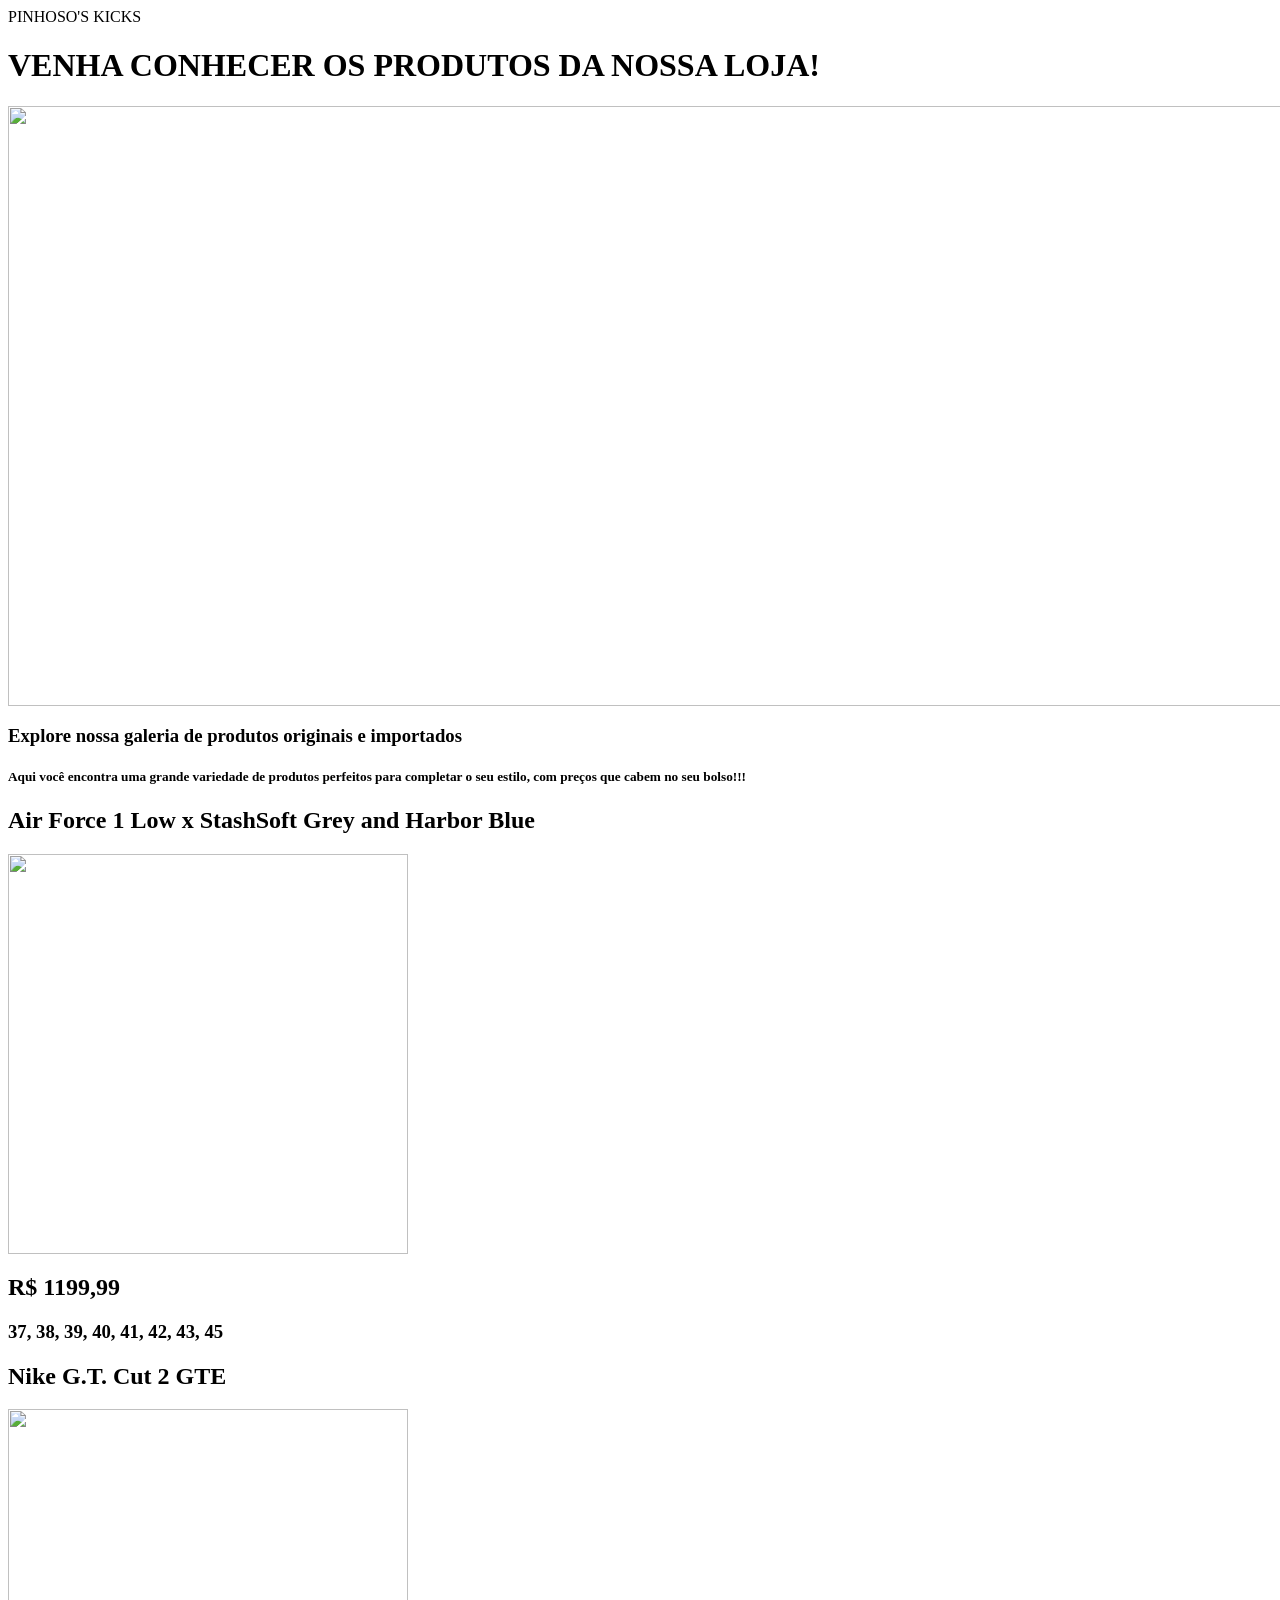
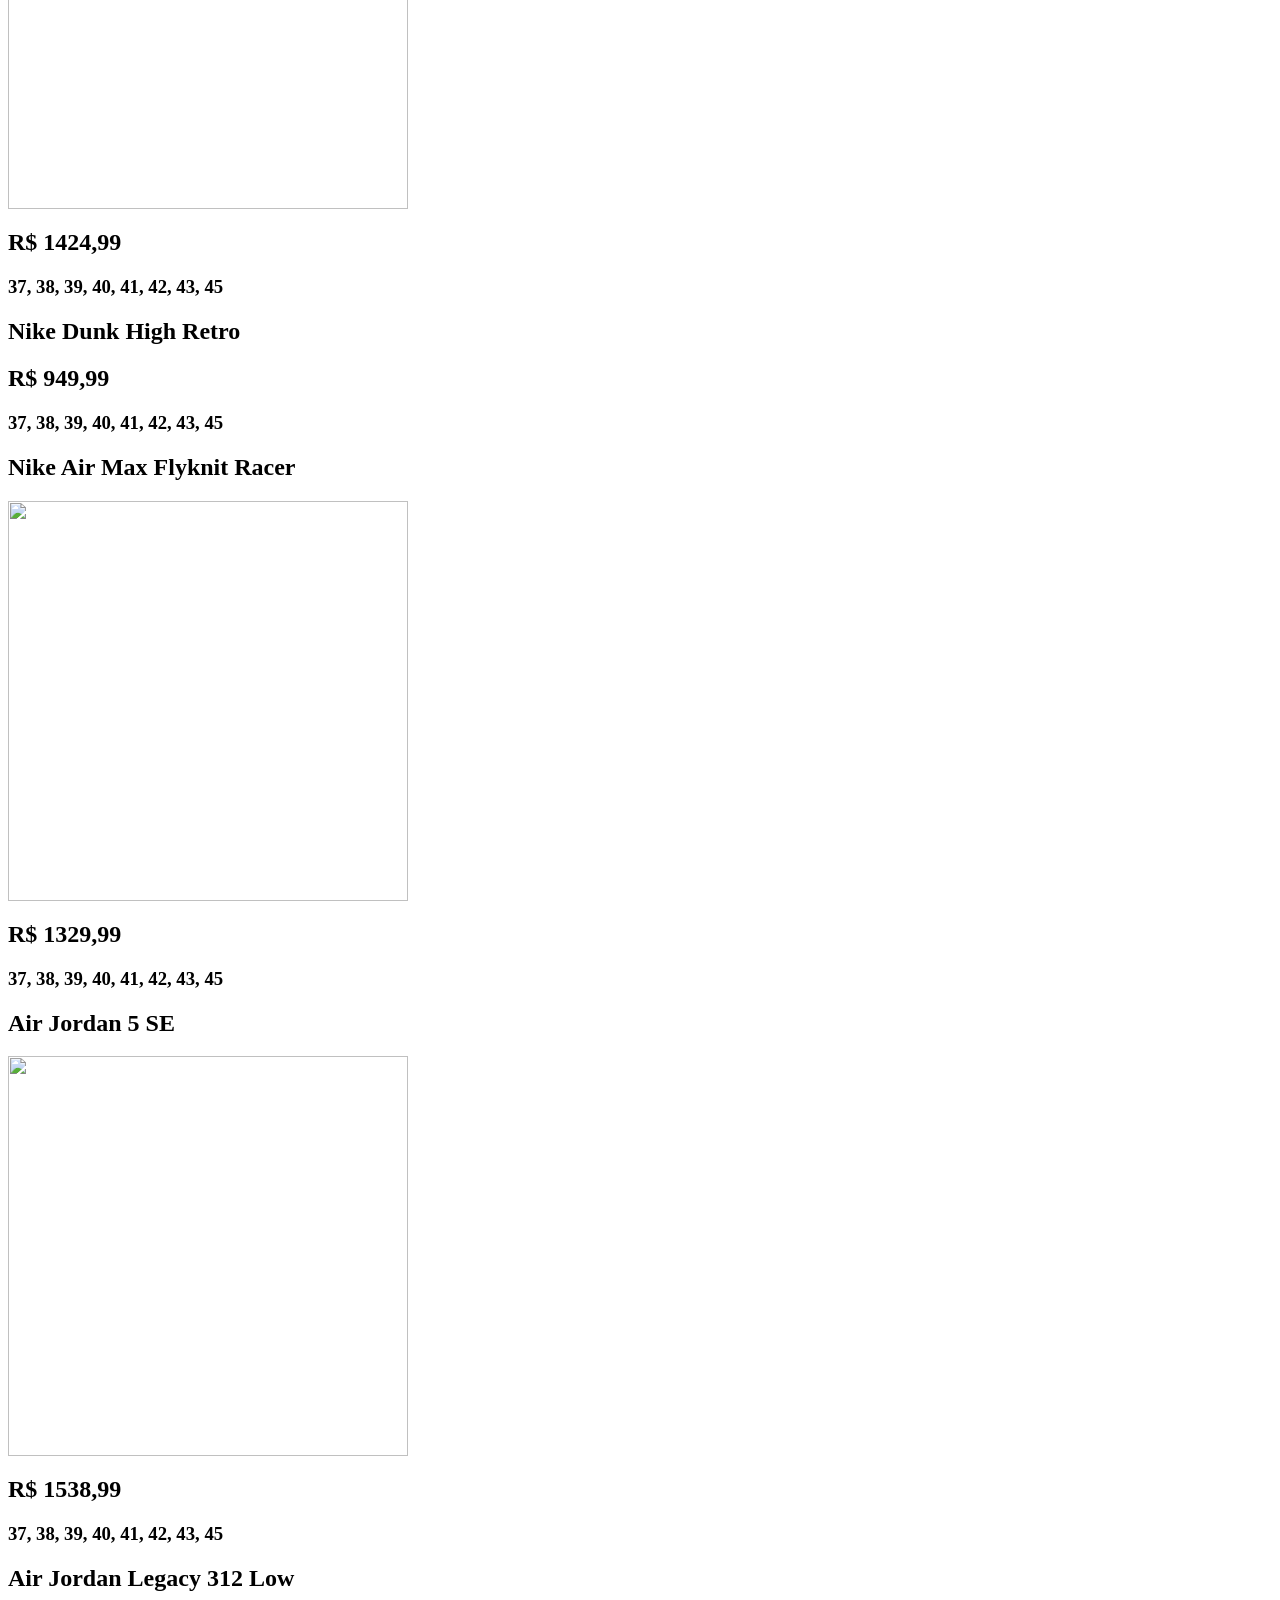
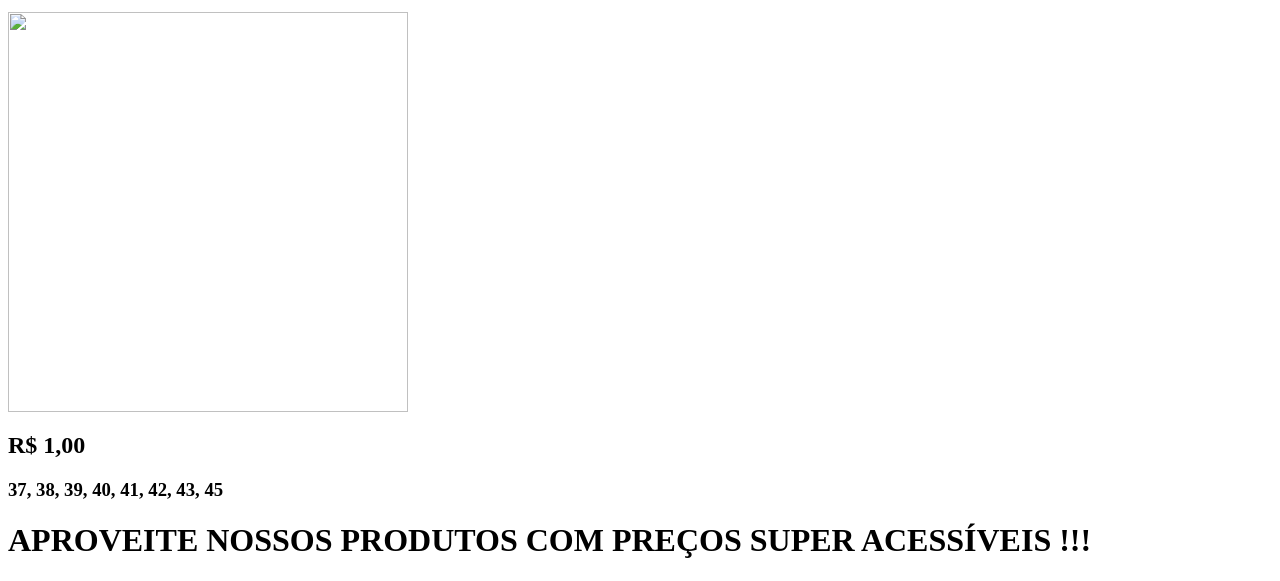
==== index.html @ f951a471 "1º Site que fiz" ====
PINHOSO'S KICKS

<!DOCTYPE html>
<html>
<head>
<title> PINHOSO'S KICKS </title>

<meta char set="utf - 8">
</head>

<body>
    <h1> VENHA CONHECER OS PRODUTOS DA NOSSA LOJA!</H1>
         <img src="pinhoso.png" width="1500" height="600">

  <h3> Explore nossa galeria de produtos originais e importados</h2>

<h5> Aqui você encontra uma grande variedade de produtos perfeitos para completar o seu estilo, com preços que cabem no seu bolso!!!</h5>

<h2> Air Force 1 Low x StashSoft Grey and Harbor Blue </h2>
     <img src="nike1.jpg" width "600" height="400">
<h2> R$ 1199,99 </h2>
<h3> 37, 38, 39, 40, 41, 42, 43, 45</h3>

<h2> Nike G.T. Cut 2 GTE </h2>
   <img src="nike2.jpg" width "600" height="400">
<h2> R$ 1424,99 </h2>
<h3> 37, 38, 39, 40, 41, 42, 43, 45</h3>

<h2> Nike Dunk High Retro </h2
   <img src="nike3.jpg" width "600" height="400">
<h2> R$ 949,99 </h2>
<h3> 37, 38, 39, 40, 41, 42, 43, 45</h3>

<h2> Nike Air Max Flyknit Racer </h2>
   <img src="nike4.jpg" width "600" height="400">
<h2> R$ 1329,99 </h2>
<h3> 37, 38, 39, 40, 41, 42, 43, 45</h3>

<h2> Air Jordan 5 SE </h2>
   <img src="nike5.jpg" width "600" height="400">
<h2> R$ 1538,99 </h2>
<h3> 37, 38, 39, 40, 41, 42, 43, 45</h3>

<h2> Air Jordan Legacy 312 Low </h2>
   <img src="nike6.jpg" width "600" height="400">
<h2> R$ 1,00 </h2>
<h3> 37, 38, 39, 40, 41, 42, 43, 45</h3>



<h1> APROVEITE NOSSOS PRODUTOS COM PREÇOS SUPER ACESSÍVEIS !!! </h1>

</body>
</html>
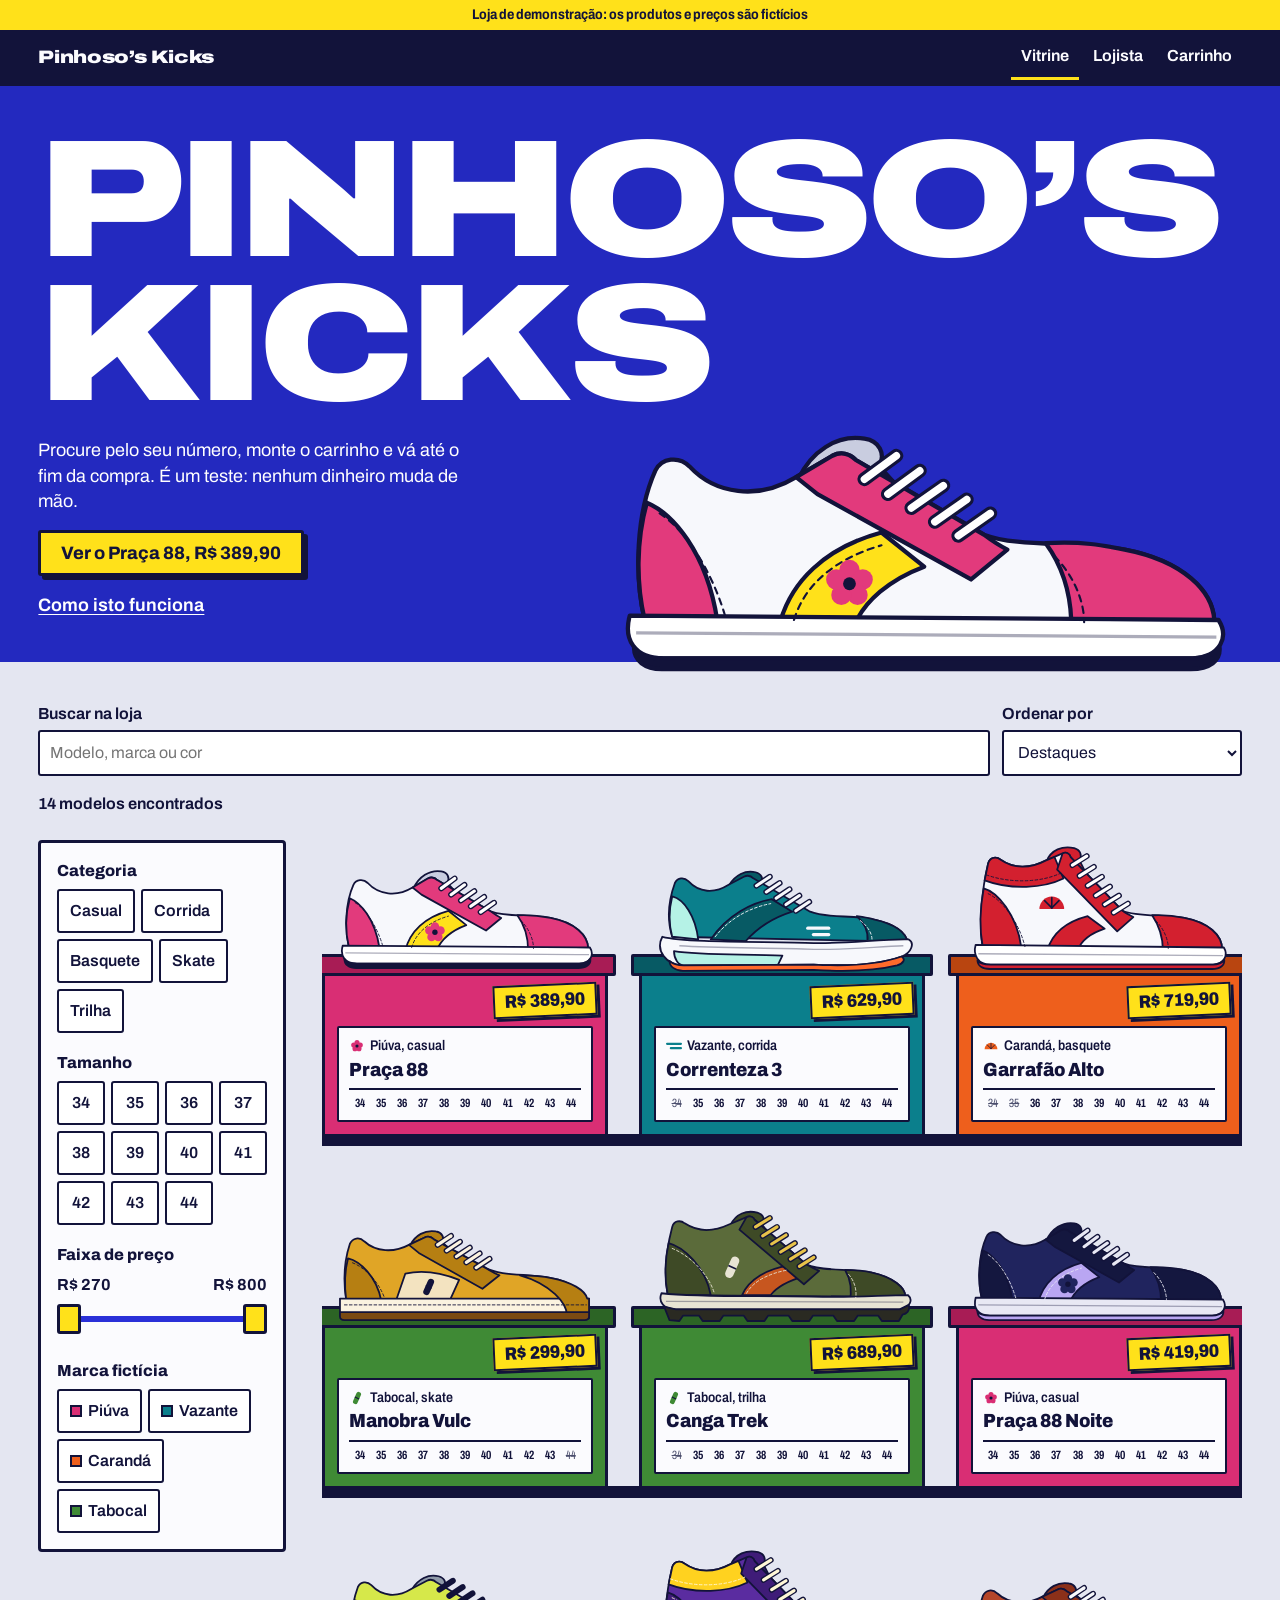
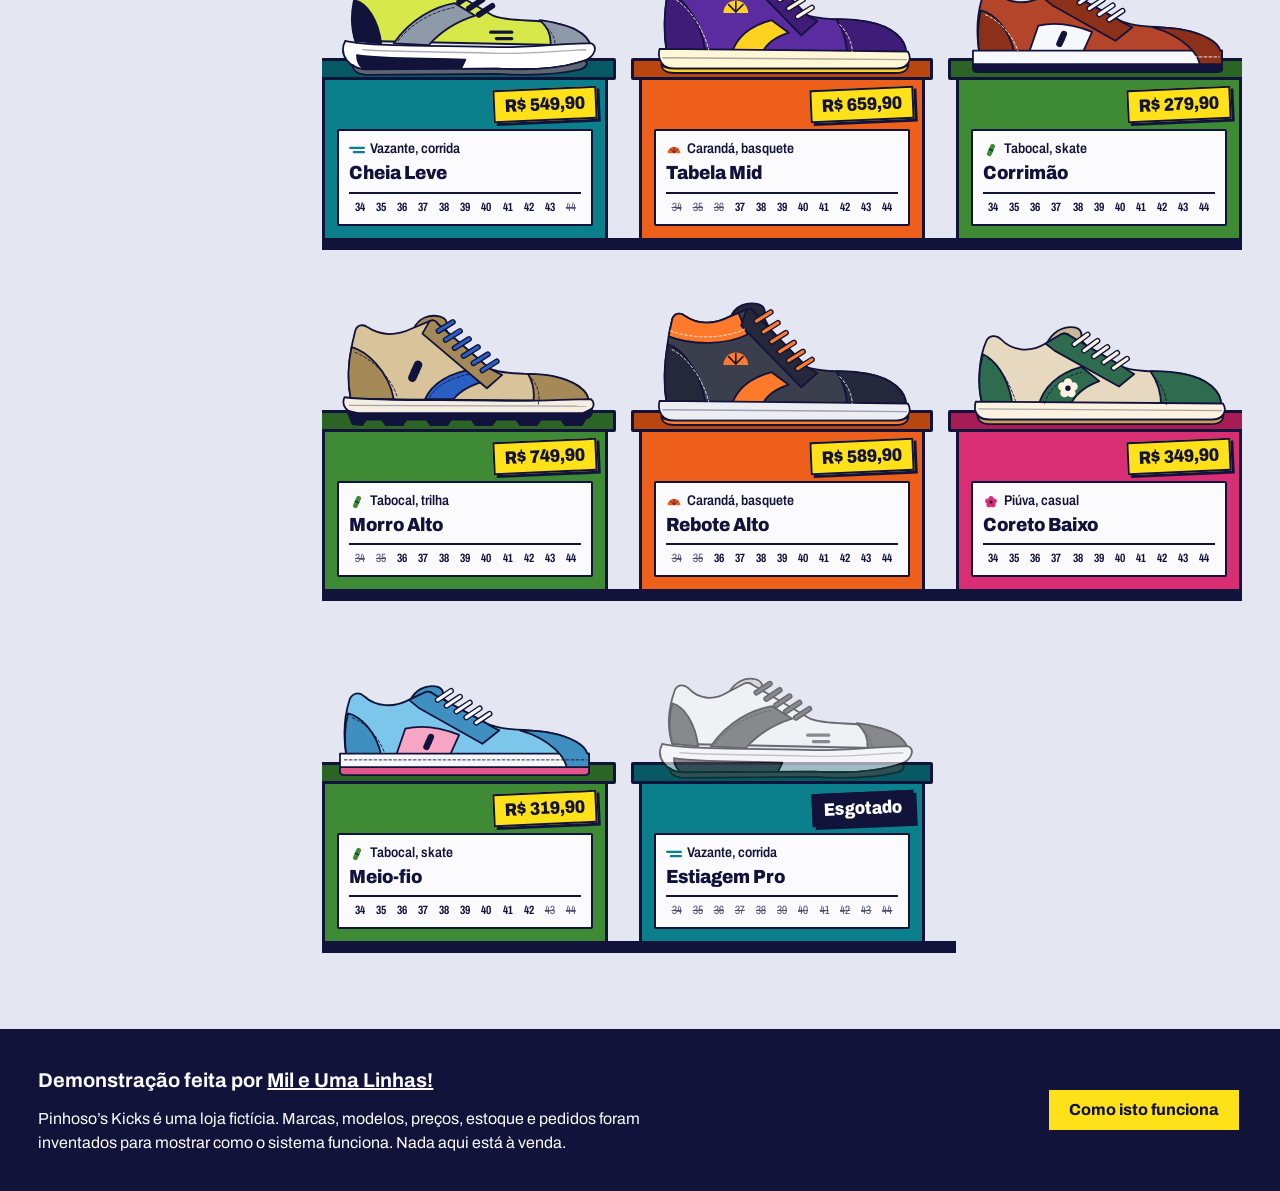
==== commit 8757e3b9: "Transforma o site em loja de demonstração Troca o HTML antigo (produtos e marcas reais, imagens inex" ====
--- a/index.html
+++ b/index.html
@@ -1,61 +1,94 @@
-PINHOSO'S KICKS
-
-<!DOCTYPE html>
-<html>
-<head>
-<title> PINHOSO'S KICKS </title>
-
-<meta char set="utf - 8">
-</head>
-
-<body>
-    <h1> VENHA CONHECER OS PRODUTOS DA NOSSA LOJA!</H1>
-         <img src="pinhoso.png" width="1500" height="600">
-
-  <h3> Explore nossa galeria de produtos originais e importados</h2>
-
-<h5> Aqui você encontra uma grande variedade de produtos perfeitos para completar o seu estilo, com preços que cabem no seu bolso!!!</h5>
-
-<h2> Air Force 1 Low x StashSoft Grey and Harbor Blue </h2>
-     <img src="nike1.jpg" width "600" height="400">
-<h2> R$ 1199,99 </h2>
-<h3> 37, 38, 39, 40, 41, 42, 43, 45</h3>
-
-<h2> Nike G.T. Cut 2 GTE </h2>
-   <img src="nike2.jpg" width "600" height="400">
-<h2> R$ 1424,99 </h2>
-<h3> 37, 38, 39, 40, 41, 42, 43, 45</h3>
-
-<h2> Nike Dunk High Retro </h2
-   <img src="nike3.jpg" width "600" height="400">
-<h2> R$ 949,99 </h2>
-<h3> 37, 38, 39, 40, 41, 42, 43, 45</h3>
-
-<h2> Nike Air Max Flyknit Racer </h2>
-   <img src="nike4.jpg" width "600" height="400">
-<h2> R$ 1329,99 </h2>
-<h3> 37, 38, 39, 40, 41, 42, 43, 45</h3>
-
-<h2> Air Jordan 5 SE </h2>
-   <img src="nike5.jpg" width "600" height="400">
-<h2> R$ 1538,99 </h2>
-<h3> 37, 38, 39, 40, 41, 42, 43, 45</h3>
-
-<h2> Air Jordan Legacy 312 Low </h2>
-   <img src="nike6.jpg" width "600" height="400">
-<h2> R$ 1,00 </h2>
-<h3> 37, 38, 39, 40, 41, 42, 43, 45</h3>
-
-
-
-<h1> APROVEITE NOSSOS PRODUTOS COM PREÇOS SUPER ACESSÍVEIS !!! </h1>
-
-</body>
-</html>
-
-
-
-
-
-            
-
+<!doctype html>
+<html lang="pt-BR">
+<head>
+  <meta charset="utf-8">
+  <meta name="viewport" content="width=device-width, initial-scale=1">
+  <!-- Só carrega arquivos deste site. connect-src e form-action em 'none': a página não tem como enviar dados para fora. -->
+  <meta http-equiv="Content-Security-Policy" content="default-src 'none'; script-src 'self'; style-src 'self'; img-src 'self'; font-src 'self'; connect-src 'none'; form-action 'none'; base-uri 'none'">
+  <meta name="referrer" content="no-referrer">
+  <title>Pinhoso’s Kicks (demonstração)</title>
+  <meta name="description" content="Loja virtual de demonstração, com produtos e preços fictícios. Vitrine, carrinho, checkout simulado e área do lojista em HTML, CSS e JavaScript puros.">
+  <meta name="theme-color" content="#2a30d8">
+  <link rel="icon" href="assets/favicon.svg" type="image/svg+xml">
+  <link rel="preload" href="assets/fontes/archivo-variavel.woff2" as="font" type="font/woff2" crossorigin>
+  <link rel="stylesheet" href="css/base.css">
+  <link rel="stylesheet" href="css/componentes.css">
+  <link rel="stylesheet" href="css/telas.css">
+  <script type="module" src="js/app.js"></script>
+</head>
+<body>
+  <a class="pular" href="#principal" data-pular>Pular para o conteúdo</a>
+
+  <p class="fita">Loja de demonstração: os produtos e preços são fictícios</p>
+
+  <header class="topo">
+    <div class="topo__miolo">
+      <a class="topo__logo" href="#/" aria-label="Pinhoso’s Kicks, ir para a vitrine">Pinhoso’s<span class="topo__logo-resto"> Kicks</span></a>
+      <nav class="topo__nav" aria-label="Principal">
+        <a href="#/" data-rota="vitrine">Vitrine</a>
+        <a href="#/lojista" data-rota="lojista">Lojista</a>
+        <a class="topo__carrinho" href="#/carrinho" data-rota="carrinho" aria-label="Carrinho com 0 pares">
+          <span>Carrinho</span>
+          <span class="topo__contador" id="contador-carrinho" hidden>0</span>
+        </a>
+      </nav>
+    </div>
+  </header>
+
+  <main id="principal" tabindex="-1">
+    <noscript>
+      <p class="sem-script">Esta loja de demonstração precisa de JavaScript para funcionar. Ative o JavaScript no navegador e recarregue a página.</p>
+    </noscript>
+  </main>
+
+  <footer class="rodape">
+    <div class="rodape__miolo">
+      <p class="rodape__assinatura">Demonstração feita por <a href="https://mileumalinhas.com.br" target="_blank" rel="noopener noreferrer">Mil e Uma Linhas!</a></p>
+      <p>Pinhoso’s Kicks é uma loja fictícia. Marcas, modelos, preços, estoque e pedidos foram inventados para mostrar como o sistema funciona. Nada aqui está à venda.</p>
+      <button type="button" class="botao botao--amarelo" data-abrir-como-funciona>Como isto funciona</button>
+    </div>
+  </footer>
+
+  <div id="avisos" class="avisos" role="status" aria-live="polite"></div>
+
+  <dialog id="como-funciona" class="dialogo" aria-labelledby="titulo-como-funciona">
+    <div class="dialogo__cabeca">
+      <h2 id="titulo-como-funciona">Como isto funciona</h2>
+      <button type="button" class="botao botao--contorno" data-fechar>Fechar</button>
+    </div>
+    <p>Esta é uma loja inteira feita só com HTML, CSS e JavaScript. Ela roda no seu navegador, sem servidor, e por isso pode ser hospedada de graça para ser testada.</p>
+
+    <h3>O que está acontecendo por baixo</h3>
+    <dl class="dialogo__lista">
+      <div>
+        <dt>Vitrine</dt>
+        <dd>O catálogo é uma lista de dados. A cada tecla ou clique, o código filtra e ordena essa lista e redesenha as caixas. Os filtros entram no endereço da página, então uma busca pode ser enviada por link.</dd>
+      </div>
+      <div>
+        <dt>Páginas</dt>
+        <dd>Só muda o que vem depois do # no endereço. Um roteador troca a tela sem recarregar a página, e o botão voltar do navegador continua funcionando.</dd>
+      </div>
+      <div>
+        <dt>Carrinho e estoque</dt>
+        <dd>Ficam salvos na memória do seu navegador (localStorage): feche a aba e volte, e continua tudo lá. Cada tamanho tem estoque próprio, e o carrinho não passa desse limite.</dd>
+      </div>
+      <div>
+        <dt>Compra</dt>
+        <dd>Cada campo tem sua regra, e os dígitos do CPF e do cartão são calculados de verdade. Uma regra de segurança da própria página proíbe enviar dados para fora, e CPF, e-mail, endereço e cartão não são guardados.</dd>
+      </div>
+      <div>
+        <dt>Imagens</dt>
+        <dd>Os tênis são desenhos em SVG feitos em código: cinco formatos e uma paleta de cores para cada modelo. Por isso carregam rápido e ficam nítidos em qualquer tela.</dd>
+      </div>
+    </dl>
+
+    <h3>O que dá para adaptar ao seu negócio</h3>
+    <p>Os produtos e suas variações (tamanho de roupa, voltagem, sabor), as fotos, a identidade visual, os cupons, as opções de entrega e os relatórios da área do lojista.</p>
+
+    <h3>O que uma loja real precisa a mais</h3>
+    <p>Servidor e banco de dados, login do lojista, um intermediador de pagamento para Pix e cartão de verdade, cálculo de frete, nota fiscal e política de privacidade. O código já está separado para receber essas partes.</p>
+
+    <p class="dialogo__contato">Quer algo assim? Fale com a <a href="https://mileumalinhas.com.br" target="_blank" rel="noopener noreferrer">Mil e Uma Linhas!</a></p>
+  </dialog>
+</body>
+</html>
--- a/css/base.css
+++ b/css/base.css
@@ -0,0 +1,163 @@
+/* Fonte, cores e tipografia: a base de todas as telas. */
+
+@font-face {
+  font-family: 'Archivo';
+  src: url('../assets/fontes/archivo-variavel.woff2') format('woff2');
+  font-weight: 100 900;
+  font-stretch: 62% 125%;
+  font-display: swap;
+}
+
+:root {
+  --azul: #2a30d8;
+  --azul-fundo: #2329bf;
+  --tinta: #12133a;
+  --tinta-suave: #4b4e6d;
+  --papel: #fbfbfe;
+  --parede: #e4e6f1;
+  --amarelo: #ffe11a;
+  --erro: #bf1228;
+  --borda: 3px solid var(--tinta);
+  --miolo: 1320px;
+  --respiro: clamp(16px, 3vw, 40px);
+  --sombra-dura: 4px 4px 0 var(--tinta);
+
+  --texto-p: 0.875rem;
+  --texto-m: 1rem;
+  --texto-g: 1.25rem;
+  --texto-xg: clamp(1.75rem, 1.2rem + 2.2vw, 2.75rem);
+
+  color-scheme: light;
+}
+
+*,
+*::before,
+*::after {
+  box-sizing: border-box;
+}
+
+html {
+  -webkit-text-size-adjust: 100%;
+  scroll-padding-top: 90px;
+}
+
+body {
+  margin: 0;
+  min-height: 100vh;
+  display: flex;
+  flex-direction: column;
+  background: var(--parede);
+  color: var(--tinta);
+  font-family: 'Archivo', 'Arial Narrow', Arial, sans-serif;
+  font-size: var(--texto-m);
+  line-height: 1.5;
+  overflow-wrap: break-word;
+}
+
+main {
+  flex: 1;
+  width: 100%;
+  outline: none;
+}
+
+h1,
+h2,
+h3,
+p,
+ul,
+ol,
+dl,
+dd,
+fieldset {
+  margin: 0;
+  padding: 0;
+}
+
+ul,
+ol {
+  list-style: none;
+}
+
+fieldset {
+  border: 0;
+  min-width: 0;
+}
+
+legend {
+  padding: 0;
+}
+
+h1,
+h2,
+h3 {
+  line-height: 1.1;
+  font-weight: 800;
+}
+
+h1:focus {
+  outline: none;
+}
+
+a {
+  color: inherit;
+}
+
+button,
+input,
+select {
+  font: inherit;
+  color: inherit;
+}
+
+svg {
+  display: block;
+}
+
+[hidden] {
+  display: none !important;
+}
+
+:focus-visible {
+  outline: 3px solid var(--azul);
+  outline-offset: 2px;
+}
+
+.invisivel {
+  position: absolute;
+  width: 1px;
+  height: 1px;
+  overflow: hidden;
+  clip-path: inset(50%);
+  white-space: nowrap;
+}
+
+.pular {
+  position: absolute;
+  left: 8px;
+  top: -60px;
+  z-index: 50;
+  padding: 10px 16px;
+  background: var(--amarelo);
+  font-weight: 700;
+}
+
+.pular:focus {
+  top: 8px;
+}
+
+.sem-script {
+  max-width: 60ch;
+  margin: 48px auto;
+  padding: 0 var(--respiro);
+  font-size: var(--texto-g);
+}
+
+@media (prefers-reduced-motion: reduce) {
+  *,
+  *::before,
+  *::after {
+    animation-duration: 0.01ms !important;
+    transition-duration: 0.01ms !important;
+    scroll-behavior: auto !important;
+  }
+}
--- a/css/componentes.css
+++ b/css/componentes.css
@@ -0,0 +1,711 @@
+/* Peças reutilizadas: topo, rodapé, botões, caixa de tênis, campos e diálogo. */
+
+/* Fita de aviso e topo */
+
+.fita {
+  padding: 6px var(--respiro);
+  background: var(--amarelo);
+  font-size: var(--texto-p);
+  font-weight: 700;
+  font-stretch: 88%;
+  line-height: 1.25;
+  text-align: center;
+}
+
+.topo {
+  position: sticky;
+  top: 0;
+  z-index: 20;
+  background: var(--tinta);
+  color: var(--papel);
+}
+
+.topo__miolo {
+  max-width: var(--miolo);
+  margin-inline: auto;
+  padding: 0 var(--respiro);
+  display: flex;
+  align-items: center;
+  justify-content: space-between;
+  gap: 12px;
+  min-height: 56px;
+}
+
+.topo__logo {
+  font-size: 1.125rem;
+  font-weight: 900;
+  font-stretch: 125%;
+  letter-spacing: -0.02em;
+  text-decoration: none;
+  white-space: nowrap;
+}
+
+.topo__nav {
+  display: flex;
+  align-items: center;
+  gap: 4px;
+}
+
+.topo__nav a {
+  display: inline-flex;
+  align-items: center;
+  gap: 6px;
+  min-height: 44px;
+  padding: 0 10px;
+  font-weight: 650;
+  text-decoration: none;
+  border-bottom: 3px solid transparent;
+}
+
+.topo__nav a:hover,
+.topo__nav a[aria-current='page'] {
+  border-bottom-color: var(--amarelo);
+}
+
+.topo__contador {
+  min-width: 24px;
+  padding: 0 6px;
+  border-radius: 12px;
+  background: var(--amarelo);
+  color: var(--tinta);
+  font-size: var(--texto-p);
+  font-weight: 800;
+  line-height: 24px;
+  text-align: center;
+}
+
+.topo :focus-visible {
+  outline-color: var(--amarelo);
+}
+
+/* Rodapé */
+
+.rodape {
+  margin-top: 64px;
+  background: var(--tinta);
+  color: var(--papel);
+}
+
+.rodape__miolo {
+  max-width: var(--miolo);
+  margin-inline: auto;
+  padding: 36px var(--respiro);
+  display: grid;
+  grid-template-columns: 1fr auto;
+  gap: 12px 40px;
+  align-items: center;
+}
+
+.rodape__assinatura {
+  font-size: var(--texto-g);
+  font-weight: 700;
+}
+
+.rodape__miolo > p:nth-child(2) {
+  grid-row: 2;
+  max-width: 68ch;
+}
+
+.rodape__miolo .botao {
+  grid-column: 2;
+  grid-row: 1 / span 2;
+}
+
+.rodape :focus-visible {
+  outline-color: var(--amarelo);
+}
+
+/* Botões */
+
+.botao {
+  display: inline-flex;
+  align-items: center;
+  justify-content: center;
+  min-height: 46px;
+  padding: 8px 20px;
+  border: var(--borda);
+  border-radius: 3px;
+  background: var(--azul);
+  color: #fff;
+  font-weight: 750;
+  line-height: 1.15;
+  text-align: center;
+  text-decoration: none;
+  cursor: pointer;
+  box-shadow: var(--sombra-dura);
+  transition: transform 90ms ease, box-shadow 90ms ease;
+}
+
+.botao:hover {
+  transform: translate(-1px, -1px);
+  box-shadow: 5px 5px 0 var(--tinta);
+}
+
+.botao:active {
+  transform: translate(3px, 3px);
+  box-shadow: 1px 1px 0 var(--tinta);
+}
+
+.botao:disabled {
+  background: #cfd1de;
+  color: var(--tinta-suave);
+  box-shadow: none;
+  transform: none;
+  cursor: not-allowed;
+}
+
+.botao--contorno {
+  background: var(--papel);
+  color: var(--tinta);
+}
+
+.botao--amarelo {
+  background: var(--amarelo);
+  color: var(--tinta);
+}
+
+.botao--grande {
+  min-height: 54px;
+  font-size: 1.0625rem;
+}
+
+.botao--largo {
+  width: 100%;
+}
+
+.botao-texto {
+  display: inline-flex;
+  align-items: center;
+  min-height: 44px;
+  padding: 0;
+  border: 0;
+  background: none;
+  color: inherit;
+  font-weight: 650;
+  text-decoration: underline;
+  text-underline-offset: 3px;
+  cursor: pointer;
+}
+
+.botao-texto--claro {
+  color: #fff;
+}
+
+/* A caixa: o tênis em cima, a etiqueta na frente, a prateleira embaixo */
+
+.prateleira {
+  --vao: clamp(14px, 2.4vw, 32px);
+  display: grid;
+  grid-template-columns: repeat(auto-fill, minmax(min(100%, 232px), 1fr));
+  gap: 46px var(--vao);
+  overflow-x: clip;
+  padding-bottom: 12px;
+}
+
+.caixa {
+  position: relative;
+  display: flex;
+  flex-direction: column;
+  justify-content: flex-end;
+  padding-bottom: 12px;
+}
+
+/* A tábua da prateleira passa por baixo das caixas e atravessa o vão entre elas. */
+.caixa::after {
+  content: '';
+  position: absolute;
+  left: 0;
+  right: calc(var(--vao) * -1);
+  bottom: 0;
+  height: 12px;
+  background: var(--tinta);
+}
+
+.caixa__tenis {
+  position: relative;
+  z-index: 1;
+  margin: 0 3% -7%;
+  transition: transform 160ms ease;
+}
+
+.caixa:hover .caixa__tenis {
+  transform: translateY(-8px) rotate(-2deg);
+}
+
+.tenis {
+  width: 100%;
+  height: auto;
+  overflow: visible;
+}
+
+/* Sem position aqui: assim o link da etiqueta consegue cobrir a caixa inteira, tênis incluído. */
+.caixa__corpo {
+  display: flex;
+  flex-direction: column;
+  flex: 1 0 auto;
+  gap: 10px;
+  padding: 0 12px 12px;
+  background: var(--caixa);
+  border: var(--borda);
+  border-bottom: 0;
+}
+
+/* Tampa da caixa */
+.caixa__corpo::before {
+  content: '';
+  flex: none;
+  height: 22px;
+  margin: -3px -23px 0;
+  background: var(--tampa);
+  border: var(--borda);
+  border-radius: 2px;
+}
+
+.caixa__link {
+  text-decoration: none;
+}
+
+.caixa__link::after {
+  content: '';
+  position: absolute;
+  inset: 0;
+  z-index: 2;
+}
+
+.caixa__link:hover {
+  text-decoration: underline;
+}
+
+.caixa__link:focus-visible {
+  outline: none;
+}
+
+.caixa:has(.caixa__link:focus-visible) {
+  outline: 3px solid var(--azul);
+  outline-offset: 4px;
+}
+
+.etiqueta {
+  order: 2;
+  flex: 1;
+  padding: 10px 10px 8px;
+  background: var(--papel);
+  border: 2px solid var(--tinta);
+  border-radius: 2px;
+}
+
+.etiqueta__marca {
+  display: flex;
+  align-items: center;
+  gap: 5px;
+  font-size: var(--texto-p);
+  font-stretch: 85%;
+  font-weight: 600;
+  line-height: 1.2;
+}
+
+.marca-simbolo {
+  flex: none;
+  width: 16px;
+  height: 16px;
+}
+
+.etiqueta__nome {
+  margin: 4px 0 8px;
+  font-size: 1.1875rem;
+  font-weight: 850;
+  font-stretch: 92%;
+  line-height: 1.12;
+}
+
+.grade-caixa {
+  display: grid;
+  grid-template-columns: repeat(11, 1fr);
+  border-top: 2px solid var(--tinta);
+  padding-top: 4px;
+  font-size: 0.75rem;
+  font-stretch: 68%;
+  font-weight: 700;
+  line-height: 1.5;
+  text-align: center;
+}
+
+.grade-caixa .falta {
+  color: var(--tinta-suave);
+  font-weight: 400;
+  text-decoration: line-through;
+}
+
+.selo-preco {
+  order: 1;
+  align-self: flex-end;
+  margin: -2px -4px -2px 0;
+  padding: 3px 10px;
+  background: var(--amarelo);
+  border: 2px solid var(--tinta);
+  box-shadow: 3px 3px 0 var(--tinta);
+  font-size: 1.125rem;
+  font-weight: 850;
+  font-stretch: 88%;
+  line-height: 1.3;
+  font-variant-numeric: tabular-nums;
+  white-space: nowrap;
+  transform: rotate(-2.5deg);
+}
+
+.selo-preco--esgotado {
+  background: var(--tinta);
+  color: #fff;
+}
+
+.caixa--esgotada {
+  --caixa: #7f8298;
+  --tampa: #5f627a;
+}
+
+.caixa--esgotada .tenis {
+  filter: grayscale(1);
+  opacity: 0.6;
+}
+
+/* Quantidade */
+
+.quantidade {
+  display: inline-flex;
+  align-items: stretch;
+  border: var(--borda);
+  border-radius: 3px;
+  background: var(--papel);
+}
+
+.quantidade__botao {
+  width: 44px;
+  min-height: 44px;
+  border: 0;
+  background: none;
+  font-size: 1.375rem;
+  font-weight: 700;
+  line-height: 1;
+  cursor: pointer;
+}
+
+.quantidade__botao:hover:not(:disabled) {
+  background: var(--amarelo);
+}
+
+.quantidade__botao:disabled {
+  color: #9a9cb0;
+  cursor: not-allowed;
+}
+
+.quantidade__valor {
+  min-width: 36px;
+  align-self: center;
+  font-weight: 800;
+  text-align: center;
+  font-variant-numeric: tabular-nums;
+}
+
+/* Campos */
+
+.campo {
+  display: flex;
+  flex-direction: column;
+  gap: 4px;
+  min-width: 0;
+}
+
+label,
+legend {
+  font-weight: 650;
+}
+
+input[type='text'],
+input[type='email'],
+input[type='tel'],
+input[type='search'],
+input[type='number'],
+select {
+  width: 100%;
+  min-height: 46px;
+  padding: 8px 10px;
+  border: 2px solid var(--tinta);
+  border-radius: 3px;
+  background: #fff;
+  font-size: 1rem; /* 16 px evita o zoom automático do iPhone ao focar o campo. */
+}
+
+input:focus-visible,
+select:focus-visible {
+  outline-offset: 0;
+}
+
+[aria-invalid='true'] {
+  border-color: var(--erro);
+  box-shadow: inset 0 0 0 1px var(--erro);
+}
+
+.campo__erro {
+  color: var(--erro);
+  font-size: var(--texto-p);
+  font-weight: 650;
+}
+
+.campo__erro--geral {
+  font-size: var(--texto-m);
+}
+
+.campo__opcional {
+  font-weight: 400;
+  color: var(--tinta-suave);
+}
+
+.nota {
+  color: var(--tinta-suave);
+  font-size: var(--texto-p);
+  line-height: 1.4;
+}
+
+.nota--caixa {
+  padding: 12px;
+  border: 2px dashed var(--tinta);
+  color: var(--tinta);
+  font-size: var(--texto-m);
+}
+
+/* Alertas e estados vazios */
+
+.alerta {
+  padding: 10px 14px;
+  background: #fff6c0;
+  border-left: 6px solid var(--tinta);
+  font-weight: 550;
+}
+
+.vazio {
+  grid-column: 1 / -1;
+  display: flex;
+  flex-direction: column;
+  align-items: flex-start;
+  gap: 10px;
+  padding: 28px;
+  border: 3px dashed var(--tinta);
+  border-radius: 4px;
+}
+
+.vazio h1,
+.vazio h2 {
+  font-size: var(--texto-g);
+}
+
+.vazio--pagina {
+  max-width: 640px;
+  margin: 48px auto 0;
+}
+
+.vazio .botao {
+  margin-top: 8px;
+}
+
+/* Valores */
+
+.valores {
+  display: grid;
+  gap: 6px;
+  font-variant-numeric: tabular-nums;
+}
+
+.valores > div {
+  display: flex;
+  justify-content: space-between;
+  gap: 12px;
+}
+
+.valores dd {
+  white-space: nowrap;
+  font-weight: 650;
+}
+
+.valores__desconto {
+  color: #0a6b3f;
+}
+
+.valores__total {
+  margin-top: 4px;
+  padding-top: 8px;
+  border-top: var(--borda);
+  font-size: var(--texto-g);
+  font-weight: 800;
+}
+
+.valores__total dd {
+  font-weight: 850;
+}
+
+/* Avisos */
+
+.avisos {
+  position: fixed;
+  left: 50%;
+  bottom: 16px;
+  z-index: 40;
+  width: min(460px, calc(100vw - 32px));
+  transform: translateX(-50%);
+  pointer-events: none;
+}
+
+.aviso {
+  padding: 12px 16px;
+  background: var(--tinta);
+  color: #fff;
+  border: 2px solid var(--amarelo);
+  border-radius: 3px;
+  font-weight: 600;
+  animation: aviso-entra 160ms ease-out;
+}
+
+@keyframes aviso-entra {
+  from {
+    transform: translateY(12px);
+    opacity: 0;
+  }
+}
+
+/* Diálogo */
+
+.dialogo {
+  width: min(680px, calc(100vw - 24px));
+  max-height: calc(100dvh - 24px);
+  padding: clamp(16px, 4vw, 32px);
+  border: var(--borda);
+  border-radius: 4px;
+  background: var(--papel);
+  color: var(--tinta);
+  box-shadow: 8px 8px 0 var(--tinta);
+}
+
+.dialogo::backdrop {
+  background: rgb(18 19 58 / 0.6);
+}
+
+.dialogo h2 {
+  font-size: 1.625rem;
+  font-weight: 900;
+  font-stretch: 110%;
+}
+
+.dialogo h3 {
+  margin: 24px 0 8px;
+  font-size: var(--texto-g);
+}
+
+.dialogo__cabeca {
+  display: flex;
+  align-items: flex-start;
+  justify-content: space-between;
+  gap: 12px;
+  margin-bottom: 16px;
+}
+
+.dialogo__lista {
+  display: grid;
+  gap: 12px;
+}
+
+.dialogo__lista dt {
+  font-weight: 800;
+}
+
+.dialogo__contato {
+  margin-top: 24px;
+  padding-top: 14px;
+  border-top: var(--borda);
+  font-weight: 650;
+}
+
+.dialogo--curto {
+  max-width: 480px;
+}
+
+.dialogo--curto p {
+  margin: 12px 0 20px;
+}
+
+.dialogo__acoes {
+  display: flex;
+  flex-wrap: wrap;
+  gap: 12px;
+}
+
+@media (max-width: 720px) {
+  .rodape__miolo {
+    grid-template-columns: 1fr;
+  }
+
+  .rodape__miolo .botao {
+    grid-column: 1;
+    grid-row: auto;
+    justify-self: start;
+  }
+
+  /* Duas colunas de caixas no celular: a etiqueta troca para grade de 6 tamanhos por linha. */
+  .prateleira {
+    grid-template-columns: repeat(2, minmax(0, 1fr));
+    gap: 34px var(--vao);
+  }
+
+  .caixa__corpo {
+    padding: 0 7px 8px;
+    gap: 8px;
+  }
+
+  .caixa__corpo::before {
+    margin-inline: -16px;
+    height: 18px;
+  }
+
+  .etiqueta {
+    padding: 7px 7px 6px;
+  }
+
+  .etiqueta__marca {
+    font-size: 0.8125rem;
+  }
+
+  .etiqueta__nome {
+    font-size: 1.0625rem;
+  }
+
+  .grade-caixa {
+    grid-template-columns: repeat(6, 1fr);
+    font-size: 0.75rem;
+    font-stretch: 75%;
+  }
+
+  .selo-preco {
+    font-size: 1rem;
+    padding: 2px 7px;
+    margin-right: -2px;
+  }
+}
+
+@media (max-width: 480px) {
+  /* No celular o próprio nome da loja leva à vitrine, e o link some para caber o carrinho. */
+  .topo__nav a[data-rota='vitrine'] {
+    display: none;
+  }
+
+  .topo__logo {
+    font-size: 0.9375rem;
+  }
+
+  .topo__nav a {
+    padding: 0 6px;
+  }
+}
+
+@media (max-width: 360px) {
+  .topo__logo-resto {
+    display: none;
+  }
+}
--- a/css/telas.css
+++ b/css/telas.css
@@ -0,0 +1,1240 @@
+/* Disposição de cada tela. */
+
+.tela-carrinho,
+.tela-checkout,
+.tela-lojista,
+.tela-pedido,
+.tela-produto,
+.vitrine {
+  max-width: var(--miolo);
+  margin-inline: auto;
+  padding: 0 var(--respiro);
+}
+
+.tela-carrinho,
+.tela-checkout,
+.tela-lojista,
+.tela-pedido,
+.tela-produto {
+  padding-top: 28px;
+}
+
+.titulo-tela {
+  margin-bottom: 18px;
+  font-size: var(--texto-xg);
+  font-weight: 900;
+  font-stretch: 118%;
+  letter-spacing: -0.02em;
+}
+
+/* Abertura: nome enorme, tênis pisando na borda de baixo */
+
+.abertura {
+  background: var(--azul-fundo);
+  color: #fff;
+  overflow-x: clip; /* A entrada do tênis não pode alargar a página no celular. */
+}
+
+.abertura__miolo {
+  position: relative;
+  max-width: var(--miolo);
+  margin-inline: auto;
+  padding: clamp(22px, 3.4vw, 44px) var(--respiro) 0;
+  display: grid;
+  grid-template-columns: minmax(0, 5fr) minmax(0, 7fr);
+  column-gap: 24px;
+}
+
+.abertura__titulo {
+  grid-column: 1 / -1;
+  /* O nome ocupa a largura toda: 7,2 é a proporção largura/altura de "PINHOSO'S" nesta fonte. */
+  font-size: min(calc((100vw - 2 * var(--respiro)) / 7.2), 172px);
+  white-space: nowrap;
+  font-weight: 900;
+  font-stretch: 125%;
+  line-height: 0.86;
+  letter-spacing: -0.035em;
+  text-transform: uppercase;
+}
+
+.abertura__titulo span {
+  display: block;
+}
+
+.abertura__texto {
+  grid-column: 1;
+  grid-row: 2;
+  align-self: end;
+  padding: 22px 0 34px;
+  font-size: 1.125rem;
+  line-height: 1.4;
+  max-width: 44ch;
+}
+
+.abertura__acoes {
+  display: flex;
+  flex-wrap: wrap;
+  align-items: center;
+  gap: 8px 20px;
+  margin-top: 16px;
+}
+
+.abertura__tenis {
+  grid-column: 2;
+  grid-row: 2;
+  align-self: end;
+  justify-self: end;
+  position: relative;
+  z-index: 3;
+  width: min(100%, 640px);
+  margin-top: max(-9.4vw, -128px);
+  margin-bottom: -22px;
+  pointer-events: none;
+}
+
+@media (prefers-reduced-motion: no-preference) {
+  html:not(.ja-abriu) .abertura__tenis {
+    animation: pisada 620ms cubic-bezier(0.3, 1.2, 0.5, 1) both;
+    transform-origin: 80% 100%;
+  }
+
+  @keyframes pisada {
+    from {
+      transform: translate(40px, -46px) rotate(9deg);
+      opacity: 0;
+    }
+
+    55% {
+      transform: translate(0, 0) rotate(0deg);
+      opacity: 1;
+    }
+
+    72% {
+      transform: translate(0, -7px) rotate(-1.5deg);
+    }
+
+    to {
+      transform: none;
+    }
+  }
+}
+
+/* Vitrine */
+
+.vitrine {
+  padding-top: 40px;
+}
+
+.vitrine__barra {
+  display: grid;
+  grid-template-columns: minmax(0, 1fr) 240px;
+  gap: 12px;
+  align-items: end;
+}
+
+.vitrine__alternar {
+  display: none;
+}
+
+.vitrine__estado {
+  display: flex;
+  align-items: center;
+  justify-content: space-between;
+  gap: 12px;
+  min-height: 44px;
+  margin: 6px 0 14px;
+}
+
+.vitrine__contagem {
+  font-weight: 650;
+}
+
+.vitrine__corpo {
+  display: grid;
+  grid-template-columns: 248px minmax(0, 1fr);
+  gap: 36px;
+  align-items: start;
+}
+
+.filtros {
+  position: sticky;
+  top: 72px;
+  display: grid;
+  gap: 18px;
+  max-height: calc(100dvh - 88px);
+  overflow-y: auto;
+  padding: 16px;
+  background: var(--papel);
+  border: var(--borda);
+  border-radius: 4px;
+}
+
+.filtro legend {
+  margin-bottom: 6px;
+  font-weight: 800;
+}
+
+.opcoes {
+  display: flex;
+  flex-wrap: wrap;
+  gap: 6px;
+}
+
+.opcoes--tamanhos {
+  display: grid;
+  grid-template-columns: repeat(4, 1fr);
+}
+
+.opcao {
+  position: relative;
+  font-weight: 600;
+  cursor: pointer;
+}
+
+.opcao input {
+  position: absolute;
+  inset: 0;
+  width: 100%;
+  height: 100%;
+  margin: 0;
+  opacity: 0;
+  cursor: pointer;
+}
+
+.opcao__rotulo {
+  display: flex;
+  align-items: center;
+  justify-content: center;
+  gap: 6px;
+  min-height: 44px;
+  padding: 2px 11px;
+  border: 2px solid var(--tinta);
+  border-radius: 3px;
+  background: #fff;
+}
+
+.opcao__cor {
+  width: 12px;
+  height: 12px;
+  background: var(--cor);
+  border: 2px solid var(--tinta);
+}
+
+.opcao input:hover + .opcao__rotulo {
+  background: #fff6c0;
+}
+
+.opcao input:checked + .opcao__rotulo {
+  background: var(--tinta);
+  color: #fff;
+}
+
+.opcao input:focus-visible + .opcao__rotulo {
+  outline: 3px solid var(--azul);
+  outline-offset: 2px;
+}
+
+/* Faixa de preço: dois controles deslizantes sobrepostos no mesmo trilho */
+
+.faixa__valores {
+  display: flex;
+  justify-content: space-between;
+  font-weight: 700;
+  font-variant-numeric: tabular-nums;
+}
+
+.faixa__controles {
+  position: relative;
+  height: 44px;
+}
+
+.faixa__trilho {
+  position: absolute;
+  left: 0;
+  right: 0;
+  top: 19px;
+  height: 6px;
+  background: linear-gradient(to right, #c9cbdb var(--de), var(--azul) var(--de), var(--azul) var(--ate), #c9cbdb var(--ate));
+}
+
+.faixa__controles input {
+  position: absolute;
+  inset: 0;
+  width: 100%;
+  height: 44px;
+  margin: 0;
+  background: none;
+  pointer-events: none;
+  appearance: none;
+  -webkit-appearance: none;
+}
+
+.faixa__controles input::-webkit-slider-thumb {
+  width: 24px;
+  height: 30px;
+  background: var(--amarelo);
+  border: 3px solid var(--tinta);
+  border-radius: 3px;
+  cursor: grab;
+  pointer-events: auto;
+  appearance: none;
+  -webkit-appearance: none;
+}
+
+.faixa__controles input::-moz-range-thumb {
+  width: 18px;
+  height: 24px;
+  background: var(--amarelo);
+  border: 3px solid var(--tinta);
+  border-radius: 3px;
+  cursor: grab;
+  pointer-events: auto;
+}
+
+.faixa__controles input::-moz-range-track {
+  background: none;
+}
+
+/* Produto */
+
+.migalha {
+  margin-bottom: 10px;
+}
+
+.produto {
+  display: grid;
+  grid-template-columns: minmax(0, 7fr) minmax(0, 5fr);
+  gap: clamp(24px, 4vw, 60px);
+  align-items: start;
+}
+
+.produto__palco {
+  position: sticky;
+  top: 76px;
+  display: flex;
+  flex-direction: column;
+  padding-top: 14px;
+}
+
+.produto__tenis {
+  position: relative;
+  z-index: 1;
+  margin: 0 5% -6%;
+}
+
+.produto__caixa {
+  position: relative;
+  min-height: clamp(110px, 16vw, 200px);
+  padding: 44px 20px 0;
+  background: var(--caixa);
+  border: var(--borda);
+  border-bottom: 12px solid var(--tinta);
+  overflow: hidden;
+}
+
+.produto__caixa::before {
+  content: '';
+  position: absolute;
+  top: 0;
+  left: 0;
+  right: 0;
+  height: 26px;
+  background: var(--tampa);
+  border-bottom: var(--borda);
+}
+
+.produto__caixa-nome {
+  display: block;
+  color: #fff;
+  font-size: clamp(2.2rem, 7vw, 5.6rem);
+  font-weight: 900;
+  font-stretch: 125%;
+  letter-spacing: -0.03em;
+  line-height: 1;
+}
+
+.produto__nome {
+  margin-top: 6px;
+  font-size: var(--texto-xg);
+  font-weight: 900;
+  font-stretch: 112%;
+  letter-spacing: -0.02em;
+}
+
+.produto__cor {
+  margin-top: 4px;
+  color: var(--tinta-suave);
+}
+
+.selo-preco--produto {
+  display: inline-block;
+  margin: 14px 0 16px;
+  padding: 4px 14px;
+  font-size: 1.75rem;
+}
+
+.produto__descricao {
+  max-width: 56ch;
+}
+
+.produto__compra {
+  display: grid;
+  gap: 10px;
+  margin-top: 20px;
+}
+
+.tamanhos legend {
+  margin-bottom: 8px;
+  font-weight: 800;
+}
+
+.tamanhos__grade {
+  display: grid;
+  grid-template-columns: repeat(6, minmax(0, 1fr));
+  gap: 6px;
+}
+
+.tamanho {
+  position: relative;
+  cursor: pointer;
+}
+
+.tamanho input {
+  position: absolute;
+  inset: 0;
+  width: 100%;
+  height: 100%;
+  margin: 0;
+  opacity: 0;
+  cursor: pointer;
+}
+
+.tamanho span {
+  display: flex;
+  align-items: center;
+  justify-content: center;
+  height: 48px;
+  background: #fff;
+  border: 2px solid var(--tinta);
+  border-radius: 3px;
+  font-size: 1.0625rem;
+  font-weight: 750;
+  font-variant-numeric: tabular-nums;
+}
+
+.tamanho input:hover:not(:disabled) + span {
+  background: #fff6c0;
+}
+
+.tamanho input:checked + span {
+  background: var(--amarelo);
+  box-shadow: 3px 3px 0 var(--tinta);
+}
+
+.tamanho input:focus-visible + span {
+  outline: 3px solid var(--azul);
+  outline-offset: 2px;
+}
+
+.tamanho input:disabled {
+  cursor: not-allowed;
+}
+
+.tamanho input:disabled + span {
+  background: linear-gradient(to top right, transparent calc(50% - 1px), var(--tinta-suave) calc(50% - 1px), var(--tinta-suave) calc(50% + 1px), transparent calc(50% + 1px)), #eceef6;
+  border-color: #8c8ea6;
+  color: var(--tinta-suave);
+  font-weight: 500;
+}
+
+.produto__situacao {
+  min-height: 1.5em;
+  font-weight: 600;
+}
+
+.produto__acoes {
+  display: flex;
+  flex-wrap: wrap;
+  gap: 12px;
+  align-items: stretch;
+}
+
+.produto__acoes .botao {
+  flex: 1 1 200px;
+}
+
+.ficha {
+  display: grid;
+  gap: 2px;
+  margin-top: 22px;
+  border-top: var(--borda);
+}
+
+.ficha > div {
+  display: flex;
+  justify-content: space-between;
+  gap: 16px;
+  padding: 7px 0;
+  border-bottom: 1px solid var(--tinta);
+}
+
+.ficha dt {
+  font-weight: 700;
+}
+
+.ficha dd {
+  text-align: right;
+}
+
+.tela-produto .nota {
+  margin-top: 12px;
+}
+
+.relacionados {
+  margin-top: 60px;
+}
+
+.relacionados h2 {
+  margin-bottom: 18px;
+  font-size: 1.625rem;
+  font-weight: 900;
+  font-stretch: 112%;
+}
+
+/* Carrinho */
+
+.carrinho__corpo,
+.checkout__corpo {
+  display: grid;
+  grid-template-columns: minmax(0, 1fr) 360px;
+  gap: 32px;
+  align-items: start;
+}
+
+.tela-carrinho .alerta {
+  margin-bottom: 16px;
+}
+
+.linhas {
+  display: grid;
+  gap: 12px;
+}
+
+.linha {
+  display: grid;
+  grid-template-columns: 120px minmax(0, 1fr) auto 104px;
+  grid-template-areas:
+    'figura dados quantidade total'
+    'figura remover quantidade total';
+  gap: 0 18px;
+  align-items: center;
+  padding: 12px 16px;
+  background: var(--papel);
+  border: var(--borda);
+  border-radius: 4px;
+}
+
+.linha__figura,
+.mini-item__figura,
+.estoque__figura {
+  border-bottom: 8px solid var(--caixa);
+}
+
+.linha__figura {
+  grid-area: figura;
+}
+
+.linha__dados {
+  grid-area: dados;
+  align-self: end;
+}
+
+.linha__nome {
+  font-size: 1.1875rem;
+}
+
+.linha__nome a {
+  text-decoration: none;
+}
+
+.linha__nome a:hover {
+  text-decoration: underline;
+}
+
+.linha__detalhe {
+  color: var(--tinta-suave);
+  font-size: var(--texto-p);
+}
+
+.linha .quantidade {
+  grid-area: quantidade;
+}
+
+.linha__total {
+  grid-area: total;
+  font-size: 1.125rem;
+  font-weight: 800;
+  font-variant-numeric: tabular-nums;
+  text-align: right;
+  white-space: nowrap;
+}
+
+.linha__remover {
+  grid-area: remover;
+  justify-self: start;
+  align-self: start;
+  font-size: var(--texto-p);
+}
+
+.resumo {
+  position: sticky;
+  top: 76px;
+  display: grid;
+  gap: 16px;
+  padding: 18px;
+  background: var(--papel);
+  border: var(--borda);
+  border-radius: 4px;
+}
+
+.resumo__titulo {
+  font-size: var(--texto-g);
+  font-weight: 850;
+}
+
+.cupom {
+  display: grid;
+  gap: 6px;
+}
+
+.cupom__linha {
+  display: flex;
+  gap: 8px;
+}
+
+.cupom__linha input {
+  flex: 1;
+  min-width: 0;
+  text-transform: uppercase;
+}
+
+.cupom__linha .botao {
+  box-shadow: none;
+  padding-inline: 14px;
+}
+
+.cupom--ativo {
+  padding: 10px 12px;
+  background: #fff6c0;
+  border: 2px dashed var(--tinta);
+}
+
+/* Checkout */
+
+.etapas {
+  display: grid;
+  grid-template-columns: repeat(4, minmax(0, 1fr));
+  gap: 6px;
+  margin-bottom: 16px;
+  counter-reset: etapa;
+}
+
+.etapas__item {
+  counter-increment: etapa;
+  display: flex;
+  align-items: center;
+  gap: 8px;
+  padding-top: 8px;
+  border-top: 6px solid #b5b8cc;
+  font-weight: 650;
+  line-height: 1.15;
+}
+
+.etapas__item::before {
+  content: counter(etapa);
+  flex: none;
+  width: 26px;
+  height: 26px;
+  border: 2px solid currentColor;
+  border-radius: 50%;
+  font-size: var(--texto-p);
+  font-weight: 800;
+  line-height: 22px;
+  text-align: center;
+}
+
+.etapas__item--futura {
+  color: var(--tinta-suave);
+}
+
+.etapas__item--feita,
+.etapas__item--atual {
+  border-top-color: var(--azul);
+}
+
+.etapas__item--atual::before {
+  background: var(--azul);
+  border-color: var(--azul);
+  color: #fff;
+}
+
+.etapas__item--atual {
+  font-weight: 800;
+}
+
+.tela-checkout > .alerta {
+  margin-bottom: 20px;
+}
+
+.etapa {
+  display: grid;
+  gap: 18px;
+  padding: clamp(14px, 2.4vw, 24px);
+  background: var(--papel);
+  border: var(--borda);
+  border-radius: 4px;
+}
+
+.etapa__campos {
+  display: grid;
+  grid-template-columns: repeat(2, minmax(0, 1fr));
+  gap: 14px;
+}
+
+.campo--largo {
+  grid-column: 1 / -1;
+}
+
+.botao--ficticio {
+  justify-self: start;
+  box-shadow: none;
+}
+
+.etapa__cartao {
+  display: grid;
+  gap: 14px;
+}
+
+.etapa__rodape {
+  display: flex;
+  flex-wrap: wrap;
+  align-items: center;
+  justify-content: space-between;
+  gap: 12px;
+  padding-top: 6px;
+}
+
+.escolhas {
+  display: grid;
+  gap: 8px;
+}
+
+.escolhas legend {
+  margin-bottom: 8px;
+  font-weight: 800;
+}
+
+.escolha {
+  display: flex;
+  align-items: center;
+  gap: 10px;
+  min-height: 56px;
+  padding: 8px 12px;
+  border: 2px solid var(--tinta);
+  border-radius: 3px;
+  background: #fff;
+  font-weight: 400;
+  cursor: pointer;
+}
+
+.escolha:has(input:checked) {
+  background: #fff6c0;
+  box-shadow: inset 0 0 0 1px var(--tinta);
+}
+
+.escolha input {
+  flex: none;
+  width: 20px;
+  height: 20px;
+  margin: 0;
+  accent-color: var(--azul);
+}
+
+.escolha__texto {
+  display: grid;
+  flex: 1;
+  line-height: 1.25;
+}
+
+.escolha__preco {
+  font-weight: 750;
+  white-space: nowrap;
+}
+
+.mini-itens {
+  display: grid;
+  gap: 12px;
+}
+
+.mini-item {
+  display: grid;
+  grid-template-columns: 72px minmax(0, 1fr);
+  gap: 12px;
+  align-items: center;
+}
+
+.mini-item__nome {
+  font-weight: 750;
+}
+
+.revisao {
+  display: grid;
+  gap: 14px;
+}
+
+.revisao__bloco {
+  padding-bottom: 8px;
+  border-bottom: 1px solid var(--tinta);
+}
+
+.revisao__bloco h2 {
+  margin-bottom: 4px;
+  font-size: 1.125rem;
+}
+
+.revisao__bloco p {
+  overflow-wrap: anywhere;
+}
+
+/* Pedido: etiqueta de expedição */
+
+.tela-pedido {
+  max-width: 720px;
+}
+
+.tela-pedido__lide {
+  margin-bottom: 22px;
+  font-size: 1.0625rem;
+}
+
+.expedicao {
+  display: grid;
+  gap: 16px;
+  padding: clamp(16px, 3vw, 28px);
+  background: var(--papel);
+  border: 4px solid var(--tinta);
+  box-shadow: 8px 8px 0 var(--tinta);
+}
+
+.expedicao__topo {
+  display: flex;
+  flex-wrap: wrap;
+  align-items: center;
+  justify-content: space-between;
+  gap: 10px;
+}
+
+.expedicao__rotulo {
+  font-weight: 650;
+}
+
+.expedicao__numero {
+  font-size: clamp(2rem, 8vw, 3.25rem);
+  font-weight: 900;
+  font-stretch: 125%;
+  letter-spacing: -0.03em;
+  line-height: 1;
+}
+
+.expedicao__carimbo {
+  padding: 3px 10px;
+  border: 3px solid var(--erro);
+  border-radius: 3px;
+  color: var(--erro);
+  font-size: var(--texto-g);
+  font-weight: 900;
+  font-stretch: 115%;
+  transform: rotate(-5deg);
+}
+
+.barras {
+  width: 100%;
+  height: 46px;
+  fill: var(--tinta);
+}
+
+.expedicao__dados {
+  display: grid;
+  grid-template-columns: repeat(2, minmax(0, 1fr));
+  gap: 10px 20px;
+}
+
+.expedicao__dados dt {
+  color: var(--tinta-suave);
+  font-size: var(--texto-p);
+}
+
+.expedicao__dados dd {
+  font-weight: 700;
+}
+
+.expedicao__itens {
+  display: grid;
+  gap: 6px;
+  padding: 12px 0;
+  border-block: var(--borda);
+}
+
+.expedicao__itens li {
+  display: flex;
+  justify-content: space-between;
+  gap: 14px;
+}
+
+.expedicao__itens li span:last-child {
+  font-weight: 700;
+  white-space: nowrap;
+}
+
+.tela-pedido__acoes {
+  display: flex;
+  flex-wrap: wrap;
+  gap: 14px;
+  margin-top: 28px;
+}
+
+/* Lojista */
+
+.tela-lojista > .alerta {
+  margin-bottom: 18px;
+}
+
+.painel {
+  display: grid;
+  grid-template-columns: repeat(3, minmax(0, 1fr));
+  gap: 12px;
+  margin-bottom: 22px;
+}
+
+.painel > div {
+  display: flex;
+  flex-direction: column-reverse;
+  justify-content: flex-end;
+  padding: 12px 14px;
+  background: var(--papel);
+  border: var(--borda);
+  border-radius: 4px;
+}
+
+.painel dd {
+  font-size: clamp(1.25rem, 3.4vw, 2rem);
+  font-weight: 900;
+  font-stretch: 105%;
+  font-variant-numeric: tabular-nums;
+  line-height: 1.15;
+}
+
+.painel dt {
+  color: var(--tinta-suave);
+  font-size: var(--texto-p);
+  line-height: 1.2;
+}
+
+.abas {
+  display: flex;
+  gap: 6px;
+  margin-bottom: 18px;
+  border-bottom: var(--borda);
+}
+
+.abas__item {
+  display: inline-flex;
+  align-items: center;
+  min-height: 46px;
+  padding: 0 18px;
+  margin-bottom: -3px;
+  border: var(--borda);
+  border-radius: 4px 4px 0 0;
+  background: var(--parede);
+  font-weight: 750;
+  text-decoration: none;
+}
+
+.abas__item[aria-current='page'] {
+  background: var(--papel);
+  border-bottom-color: var(--papel);
+}
+
+.pedidos {
+  display: grid;
+  grid-template-columns: repeat(auto-fill, minmax(min(100%, 340px), 1fr));
+  gap: 14px;
+}
+
+.pedido {
+  display: grid;
+  gap: 8px;
+  align-content: start;
+  padding: 14px 16px;
+  background: var(--papel);
+  border: var(--borda);
+  border-radius: 4px;
+}
+
+.pedido__topo {
+  display: flex;
+  justify-content: space-between;
+  gap: 12px;
+  align-items: baseline;
+}
+
+.pedido__topo h2 {
+  font-size: 1.25rem;
+  font-weight: 900;
+  font-stretch: 115%;
+}
+
+.pedido__total {
+  font-weight: 800;
+  font-variant-numeric: tabular-nums;
+  white-space: nowrap;
+}
+
+.campo--status {
+  margin-top: 4px;
+}
+
+.campo--busca-estoque {
+  max-width: 420px;
+  margin-bottom: 16px;
+}
+
+.estoque {
+  display: grid;
+  gap: 12px;
+}
+
+.estoque__produto {
+  padding: 12px 14px;
+  background: var(--papel);
+  border: var(--borda);
+  border-radius: 4px;
+}
+
+.estoque__cabeca {
+  display: grid;
+  grid-template-columns: 76px minmax(0, 1fr) auto;
+  gap: 12px;
+  align-items: center;
+  margin-bottom: 10px;
+}
+
+.estoque__cabeca h2 {
+  font-size: 1.125rem;
+}
+
+.estoque__total {
+  font-weight: 800;
+  white-space: nowrap;
+}
+
+.estoque__grade {
+  display: grid;
+  grid-template-columns: repeat(11, minmax(0, 1fr));
+  gap: 6px;
+}
+
+.estoque__celula {
+  display: grid;
+  gap: 2px;
+  text-align: center;
+}
+
+.estoque__celula label {
+  font-size: var(--texto-p);
+}
+
+.estoque__celula input {
+  padding: 6px 2px;
+  text-align: center;
+  font-weight: 700;
+  -moz-appearance: textfield;
+  appearance: textfield;
+}
+
+.estoque__celula input::-webkit-outer-spin-button,
+.estoque__celula input::-webkit-inner-spin-button {
+  appearance: none;
+  margin: 0;
+}
+
+.estoque__celula input.zerado {
+  background: #fde3e6;
+  border-color: var(--erro);
+}
+
+.tela-lojista__rodape {
+  margin-top: 20px;
+}
+
+/* Telas médias: a vitrine perde a coluna lateral e os filtros viram painel */
+
+@media (max-width: 960px) {
+  .vitrine__barra {
+    grid-template-columns: minmax(0, 1fr) minmax(0, 200px) auto;
+  }
+
+  .vitrine__alternar {
+    display: inline-flex;
+    box-shadow: none;
+  }
+
+  .vitrine__corpo {
+    grid-template-columns: minmax(0, 1fr);
+    gap: 20px;
+  }
+
+  .filtros {
+    position: static;
+    display: none;
+    max-height: none;
+  }
+
+  .filtros--aberto {
+    display: grid;
+  }
+
+  .opcoes--tamanhos {
+    grid-template-columns: repeat(6, minmax(0, 1fr));
+  }
+
+  .opcoes--tamanhos .opcao__rotulo {
+    padding-inline: 0;
+  }
+
+  .produto,
+  .carrinho__corpo,
+  .checkout__corpo {
+    grid-template-columns: minmax(0, 1fr);
+  }
+
+  .produto__palco,
+  .resumo {
+    position: static;
+  }
+
+}
+
+/* Celular */
+
+@media (max-width: 720px) {
+  .abertura__miolo {
+    grid-template-columns: minmax(0, 1fr);
+    padding-top: 20px;
+  }
+
+  .abertura__tenis {
+    grid-column: 1;
+    grid-row: 3;
+    justify-self: end;
+    width: 82%;
+    margin-top: 2px;
+    margin-bottom: -14px;
+  }
+
+  .abertura__texto {
+    grid-column: 1;
+    grid-row: 2;
+    padding: 16px 0 0;
+    font-size: 1rem;
+  }
+
+  .abertura__acoes .botao {
+    width: 100%;
+  }
+
+  .vitrine {
+    padding-top: 32px;
+  }
+
+  .vitrine__barra {
+    grid-template-columns: minmax(0, 1fr) auto;
+  }
+
+  .campo--busca {
+    grid-column: 1 / -1;
+  }
+
+  .linha {
+    grid-template-columns: 84px minmax(0, 1fr) auto;
+    grid-template-areas:
+      'figura dados dados'
+      'quantidade quantidade total'
+      'remover remover remover';
+    gap: 8px 12px;
+    padding: 10px 12px;
+  }
+
+  .linha__total {
+    align-self: center;
+  }
+
+  .linha .quantidade {
+    justify-self: start;
+  }
+
+  .etapas__item {
+    flex-direction: column;
+    align-items: flex-start;
+    gap: 4px;
+    font-size: 0.8125rem;
+  }
+
+  .etapa__campos {
+    grid-template-columns: minmax(0, 1fr);
+  }
+
+  .etapa__rodape {
+    flex-direction: column-reverse;
+    align-items: stretch;
+  }
+
+  .etapa__rodape .botao-texto {
+    justify-content: center;
+  }
+
+  .botao--ficticio {
+    width: 100%;
+  }
+
+  .tela-pedido__acoes .botao {
+    flex: 1 1 100%;
+  }
+
+  .estoque__grade {
+    grid-template-columns: repeat(6, minmax(0, 1fr));
+  }
+
+  .painel {
+    grid-template-columns: minmax(0, 1fr);
+  }
+
+  .painel > div {
+    flex-direction: row-reverse;
+    justify-content: space-between;
+    align-items: baseline;
+    gap: 12px;
+  }
+
+  .expedicao {
+    box-shadow: 5px 5px 0 var(--tinta);
+  }
+
+  .expedicao__dados {
+    gap: 8px 14px;
+  }
+
+  .dialogo {
+    box-shadow: 4px 4px 0 var(--tinta);
+  }
+}
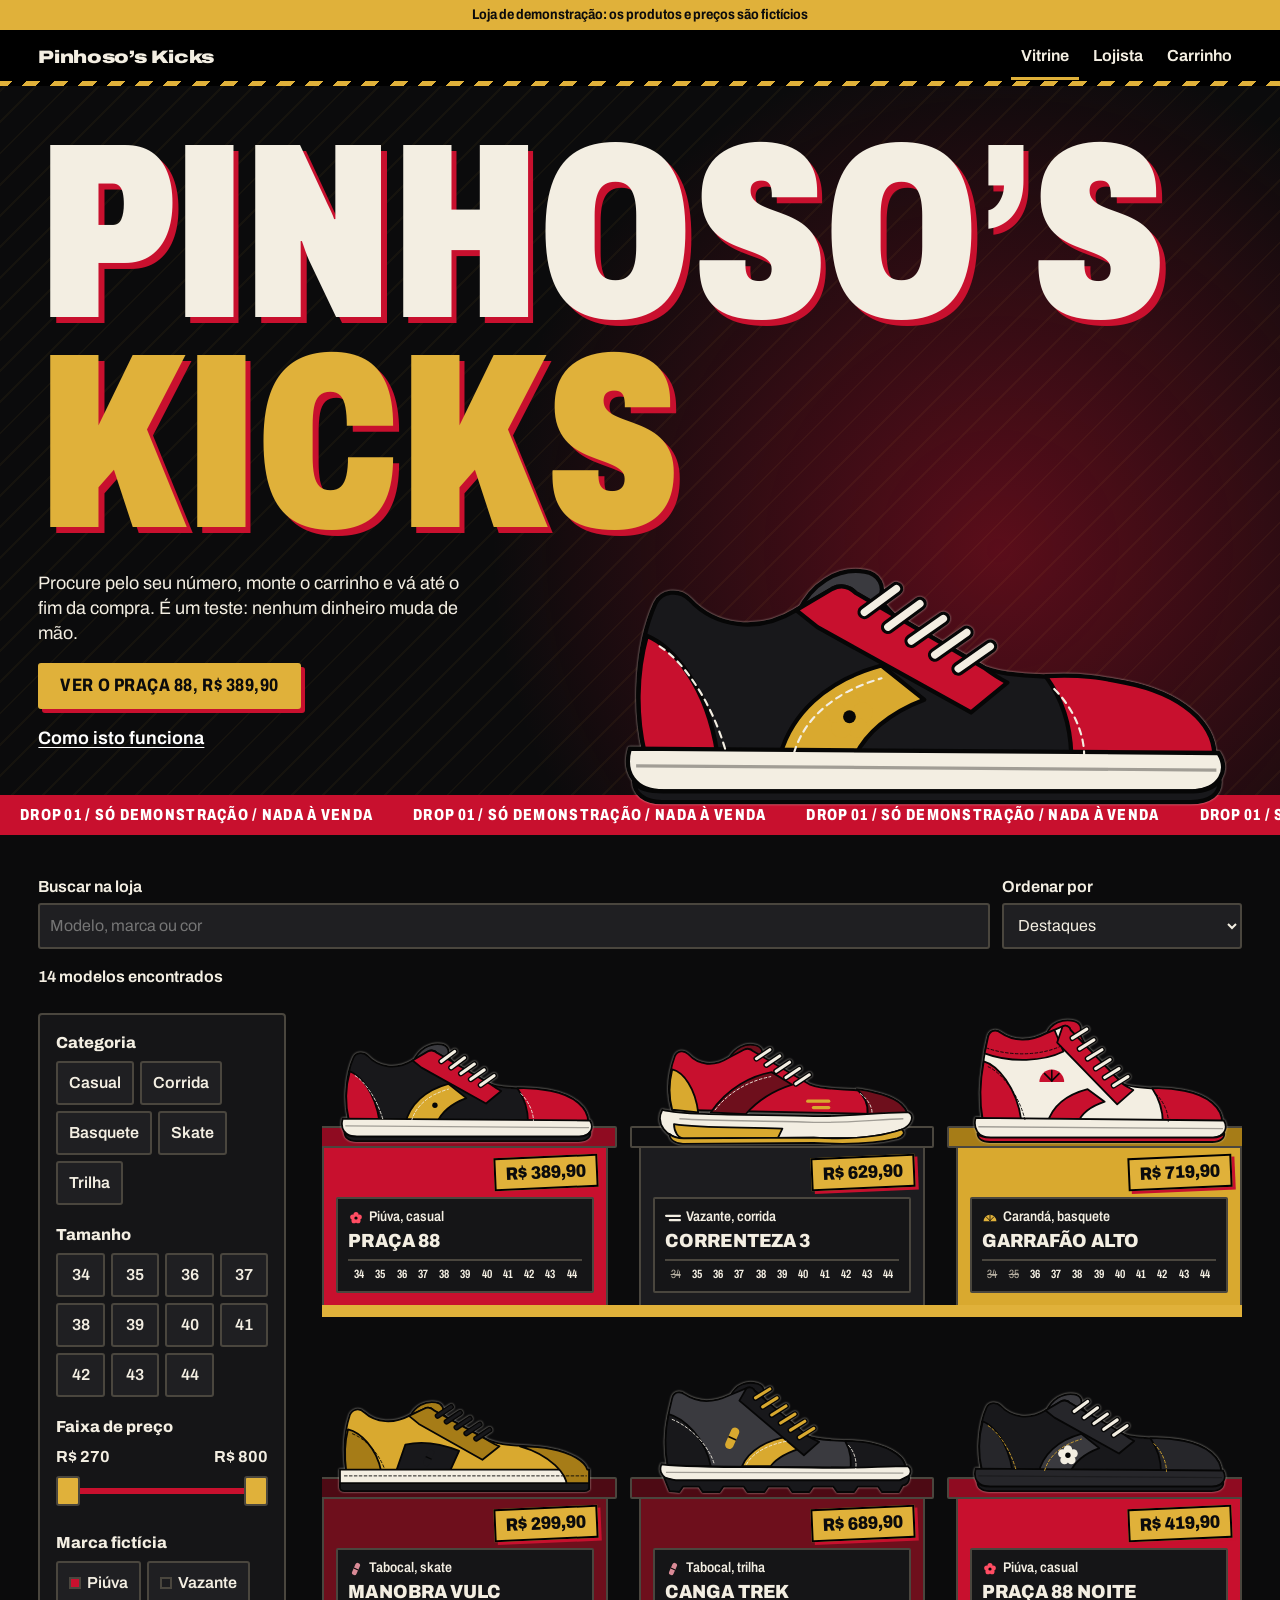
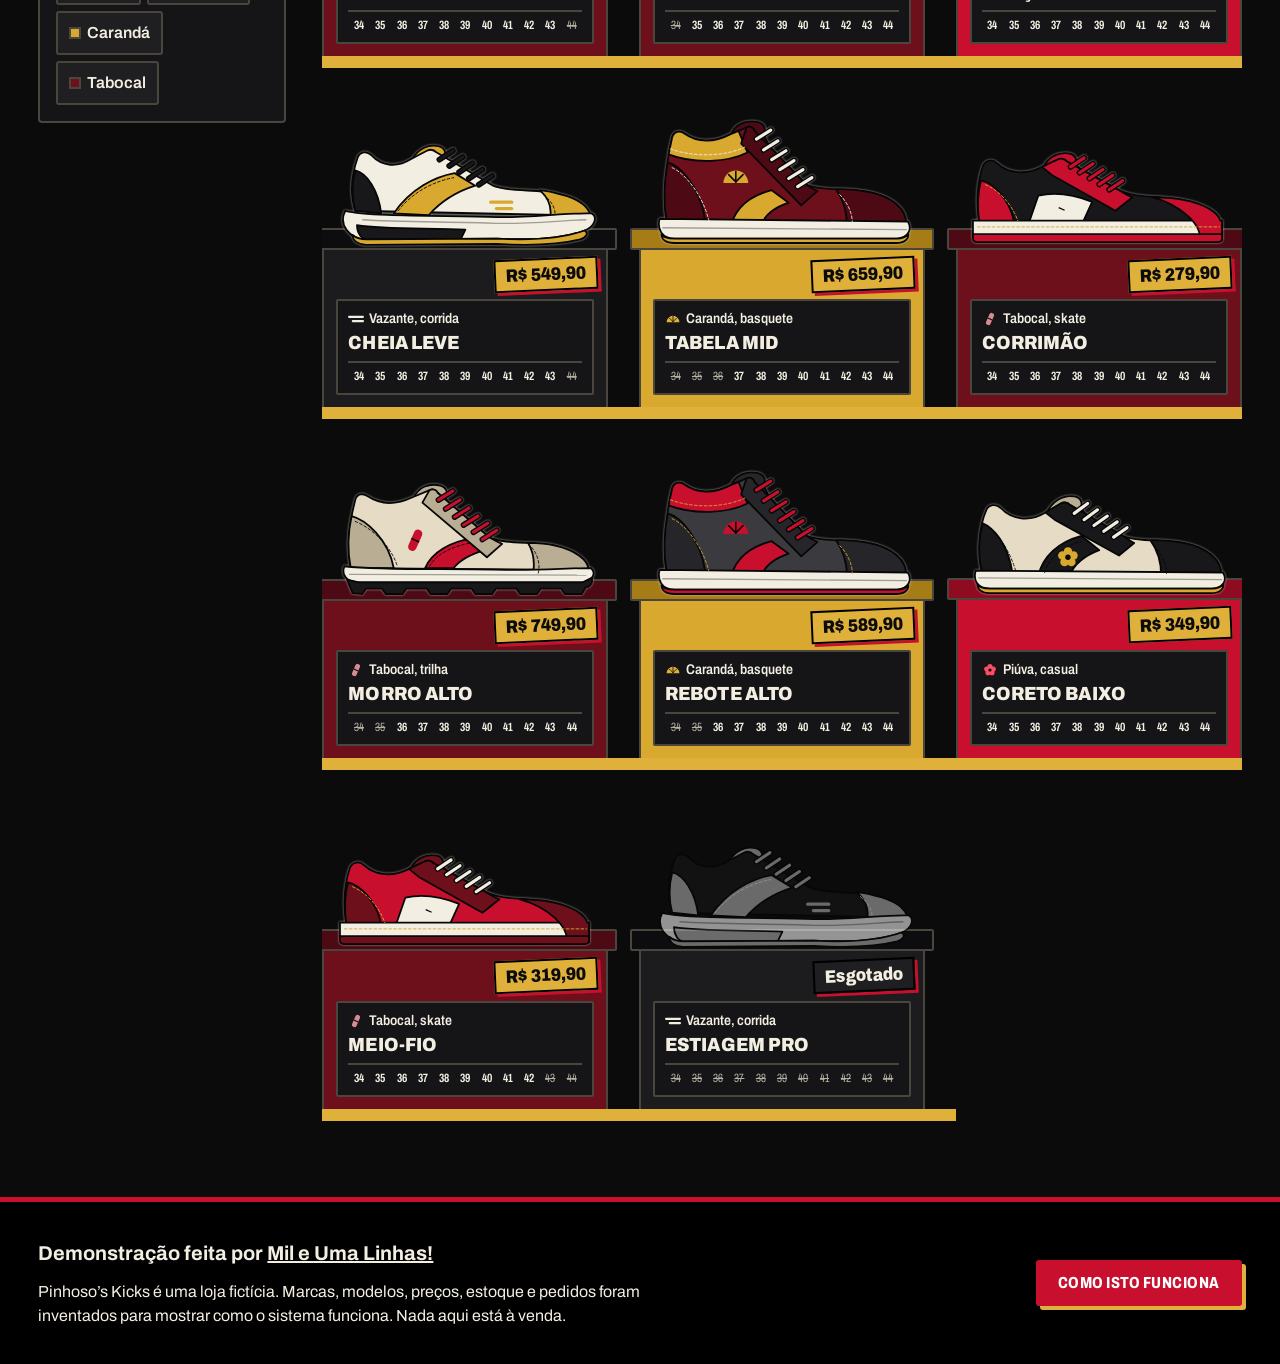
==== commit 0a20e703: "Troca a estética da loja para streetwear Aplica preto, dourado e vermelho em todas as telas, títulos" ====
--- a/index.html
+++ b/index.html
@@ -8,12 +8,13 @@
   <meta name="referrer" content="no-referrer">
   <title>Pinhoso’s Kicks (demonstração)</title>
   <meta name="description" content="Loja virtual de demonstração, com produtos e preços fictícios. Vitrine, carrinho, checkout simulado e área do lojista em HTML, CSS e JavaScript puros.">
-  <meta name="theme-color" content="#2a30d8">
+  <meta name="theme-color" content="#000000">
   <link rel="icon" href="assets/favicon.svg" type="image/svg+xml">
   <link rel="preload" href="assets/fontes/archivo-variavel.woff2" as="font" type="font/woff2" crossorigin>
   <link rel="stylesheet" href="css/base.css">
   <link rel="stylesheet" href="css/componentes.css">
   <link rel="stylesheet" href="css/telas.css">
+  <link rel="stylesheet" href="css/tema.css">
   <script type="module" src="js/app.js"></script>
 </head>
 <body>
--- a/css/base.css
+++ b/css/base.css
@@ -9,25 +9,28 @@
 }
 
 :root {
-  --azul: #2a30d8;
-  --azul-fundo: #2329bf;
-  --tinta: #12133a;
-  --tinta-suave: #4b4e6d;
-  --papel: #fbfbfe;
-  --parede: #e4e6f1;
-  --amarelo: #ffe11a;
-  --erro: #bf1228;
-  --borda: 3px solid var(--tinta);
+  --vermelho: #c8102e;
+  --dourado: #e0b13a;
+  --preto: #0b0b0c;
+  --tinta: #f3eee2;
+  --tinta-suave: #b8b1a3;
+  --papel: #151517;
+  --parede: #0b0b0c;
+  --campo: #1f1f22;
+  --realce: #2e2610;
+  --linha: #4a463e;
+  --erro: #ff6b7a;
+  --borda: 2px solid var(--linha);
   --miolo: 1320px;
   --respiro: clamp(16px, 3vw, 40px);
-  --sombra-dura: 4px 4px 0 var(--tinta);
+  --sombra-dura: 4px 4px 0 var(--dourado);
 
   --texto-p: 0.875rem;
   --texto-m: 1rem;
   --texto-g: 1.25rem;
   --texto-xg: clamp(1.75rem, 1.2rem + 2.2vw, 2.75rem);
 
-  color-scheme: light;
+  color-scheme: dark;
 }
 
 *,
@@ -118,7 +121,7 @@
 }
 
 :focus-visible {
-  outline: 3px solid var(--azul);
+  outline: 3px solid var(--dourado);
   outline-offset: 2px;
 }
 
@@ -137,7 +140,7 @@
   top: -60px;
   z-index: 50;
   padding: 10px 16px;
-  background: var(--amarelo);
+  background: var(--dourado);
   font-weight: 700;
 }
 
--- a/css/componentes.css
+++ b/css/componentes.css
@@ -4,7 +4,7 @@
 
 .fita {
   padding: 6px var(--respiro);
-  background: var(--amarelo);
+  background: var(--dourado);
   font-size: var(--texto-p);
   font-weight: 700;
   font-stretch: 88%;
@@ -59,14 +59,14 @@
 
 .topo__nav a:hover,
 .topo__nav a[aria-current='page'] {
-  border-bottom-color: var(--amarelo);
+  border-bottom-color: var(--dourado);
 }
 
 .topo__contador {
   min-width: 24px;
   padding: 0 6px;
   border-radius: 12px;
-  background: var(--amarelo);
+  background: var(--dourado);
   color: var(--tinta);
   font-size: var(--texto-p);
   font-weight: 800;
@@ -75,7 +75,7 @@
 }
 
 .topo :focus-visible {
-  outline-color: var(--amarelo);
+  outline-color: var(--dourado);
 }
 
 /* Rodapé */
@@ -112,7 +112,7 @@
 }
 
 .rodape :focus-visible {
-  outline-color: var(--amarelo);
+  outline-color: var(--dourado);
 }
 
 /* Botões */
@@ -125,7 +125,7 @@
   padding: 8px 20px;
   border: var(--borda);
   border-radius: 3px;
-  background: var(--azul);
+  background: var(--vermelho);
   color: #fff;
   font-weight: 750;
   line-height: 1.15;
@@ -138,16 +138,16 @@
 
 .botao:hover {
   transform: translate(-1px, -1px);
-  box-shadow: 5px 5px 0 var(--tinta);
+  box-shadow: 5px 5px 0 var(--vermelho);
 }
 
 .botao:active {
   transform: translate(3px, 3px);
-  box-shadow: 1px 1px 0 var(--tinta);
+  box-shadow: 1px 1px 0 var(--vermelho);
 }
 
 .botao:disabled {
-  background: #cfd1de;
+  background: var(--campo);
   color: var(--tinta-suave);
   box-shadow: none;
   transform: none;
@@ -159,8 +159,8 @@
   color: var(--tinta);
 }
 
-.botao--amarelo {
-  background: var(--amarelo);
+.botao--dourado {
+  background: var(--dourado);
   color: var(--tinta);
 }
 
@@ -281,7 +281,7 @@
 }
 
 .caixa:has(.caixa__link:focus-visible) {
-  outline: 3px solid var(--azul);
+  outline: 3px solid var(--dourado);
   outline-offset: 4px;
 }
 
@@ -290,7 +290,7 @@
   flex: 1;
   padding: 10px 10px 8px;
   background: var(--papel);
-  border: 2px solid var(--tinta);
+  border: 2px solid var(--linha);
   border-radius: 2px;
 }
 
@@ -321,7 +321,7 @@
 .grade-caixa {
   display: grid;
   grid-template-columns: repeat(11, 1fr);
-  border-top: 2px solid var(--tinta);
+  border-top: 2px solid var(--linha);
   padding-top: 4px;
   font-size: 0.75rem;
   font-stretch: 68%;
@@ -341,9 +341,9 @@
   align-self: flex-end;
   margin: -2px -4px -2px 0;
   padding: 3px 10px;
-  background: var(--amarelo);
-  border: 2px solid var(--tinta);
-  box-shadow: 3px 3px 0 var(--tinta);
+  background: var(--dourado);
+  border: 2px solid var(--linha);
+  box-shadow: 3px 3px 0 var(--vermelho);
   font-size: 1.125rem;
   font-weight: 850;
   font-stretch: 88%;
@@ -359,8 +359,8 @@
 }
 
 .caixa--esgotada {
-  --caixa: #7f8298;
-  --tampa: #5f627a;
+  --caixa: #3a3a3f;
+  --tampa: #26262a;
 }
 
 .caixa--esgotada .tenis {
@@ -390,11 +390,11 @@
 }
 
 .quantidade__botao:hover:not(:disabled) {
-  background: var(--amarelo);
+  background: var(--dourado);
 }
 
 .quantidade__botao:disabled {
-  color: #9a9cb0;
+  color: #77736b;
   cursor: not-allowed;
 }
 
@@ -429,9 +429,9 @@
   width: 100%;
   min-height: 46px;
   padding: 8px 10px;
-  border: 2px solid var(--tinta);
+  border: 2px solid var(--linha);
   border-radius: 3px;
-  background: #fff;
+  background: var(--campo);
   font-size: 1rem; /* 16 px evita o zoom automático do iPhone ao focar o campo. */
 }
 
@@ -468,7 +468,7 @@
 
 .nota--caixa {
   padding: 12px;
-  border: 2px dashed var(--tinta);
+  border: 2px dashed var(--dourado);
   color: var(--tinta);
   font-size: var(--texto-m);
 }
@@ -477,8 +477,8 @@
 
 .alerta {
   padding: 10px 14px;
-  background: #fff6c0;
-  border-left: 6px solid var(--tinta);
+  background: var(--realce);
+  border-left: 6px solid var(--dourado);
   font-weight: 550;
 }
 
@@ -489,7 +489,7 @@
   align-items: flex-start;
   gap: 10px;
   padding: 28px;
-  border: 3px dashed var(--tinta);
+  border: 3px dashed var(--linha);
   border-radius: 4px;
 }
 
@@ -527,7 +527,7 @@
 }
 
 .valores__desconto {
-  color: #0a6b3f;
+  color: var(--dourado);
 }
 
 .valores__total {
@@ -558,7 +558,7 @@
   padding: 12px 16px;
   background: var(--tinta);
   color: #fff;
-  border: 2px solid var(--amarelo);
+  border: 2px solid var(--dourado);
   border-radius: 3px;
   font-weight: 600;
   animation: aviso-entra 160ms ease-out;
@@ -581,11 +581,11 @@
   border-radius: 4px;
   background: var(--papel);
   color: var(--tinta);
-  box-shadow: 8px 8px 0 var(--tinta);
+  box-shadow: 8px 8px 0 var(--vermelho);
 }
 
 .dialogo::backdrop {
-  background: rgb(18 19 58 / 0.6);
+  background: rgb(0 0 0 / 0.78);
 }
 
 .dialogo h2 {
--- a/css/telas.css
+++ b/css/telas.css
@@ -30,7 +30,7 @@
 /* Abertura: nome enorme, tênis pisando na borda de baixo */
 
 .abertura {
-  background: var(--azul-fundo);
+  background: var(--preto);
   color: #fff;
   overflow-x: clip; /* A entrada do tênis não pode alargar a página no celular. */
 }
@@ -208,20 +208,20 @@
   gap: 6px;
   min-height: 44px;
   padding: 2px 11px;
-  border: 2px solid var(--tinta);
+  border: 2px solid var(--linha);
   border-radius: 3px;
-  background: #fff;
+  background: var(--campo);
 }
 
 .opcao__cor {
   width: 12px;
   height: 12px;
   background: var(--cor);
-  border: 2px solid var(--tinta);
+  border: 2px solid var(--linha);
 }
 
 .opcao input:hover + .opcao__rotulo {
-  background: #fff6c0;
+  background: var(--realce);
 }
 
 .opcao input:checked + .opcao__rotulo {
@@ -230,7 +230,7 @@
 }
 
 .opcao input:focus-visible + .opcao__rotulo {
-  outline: 3px solid var(--azul);
+  outline: 3px solid var(--dourado);
   outline-offset: 2px;
 }
 
@@ -254,7 +254,7 @@
   right: 0;
   top: 19px;
   height: 6px;
-  background: linear-gradient(to right, #c9cbdb var(--de), var(--azul) var(--de), var(--azul) var(--ate), #c9cbdb var(--ate));
+  background: linear-gradient(to right, var(--linha) var(--de), var(--vermelho) var(--de), var(--vermelho) var(--ate), var(--linha) var(--ate));
 }
 
 .faixa__controles input {
@@ -272,8 +272,8 @@
 .faixa__controles input::-webkit-slider-thumb {
   width: 24px;
   height: 30px;
-  background: var(--amarelo);
-  border: 3px solid var(--tinta);
+  background: var(--dourado);
+  border: 2px solid var(--linha);
   border-radius: 3px;
   cursor: grab;
   pointer-events: auto;
@@ -284,8 +284,8 @@
 .faixa__controles input::-moz-range-thumb {
   width: 18px;
   height: 24px;
-  background: var(--amarelo);
-  border: 3px solid var(--tinta);
+  background: var(--dourado);
+  border: 2px solid var(--linha);
   border-radius: 3px;
   cursor: grab;
   pointer-events: auto;
@@ -328,7 +328,7 @@
   padding: 44px 20px 0;
   background: var(--caixa);
   border: var(--borda);
-  border-bottom: 12px solid var(--tinta);
+  border-bottom: 12px solid var(--linha);
   overflow: hidden;
 }
 
@@ -414,8 +414,8 @@
   align-items: center;
   justify-content: center;
   height: 48px;
-  background: #fff;
-  border: 2px solid var(--tinta);
+  background: var(--campo);
+  border: 2px solid var(--linha);
   border-radius: 3px;
   font-size: 1.0625rem;
   font-weight: 750;
@@ -423,16 +423,16 @@
 }
 
 .tamanho input:hover:not(:disabled) + span {
-  background: #fff6c0;
+  background: var(--realce);
 }
 
 .tamanho input:checked + span {
-  background: var(--amarelo);
-  box-shadow: 3px 3px 0 var(--tinta);
+  background: var(--dourado);
+  box-shadow: 3px 3px 0 var(--vermelho);
 }
 
 .tamanho input:focus-visible + span {
-  outline: 3px solid var(--azul);
+  outline: 3px solid var(--dourado);
   outline-offset: 2px;
 }
 
@@ -442,7 +442,7 @@
 
 .tamanho input:disabled + span {
   background: linear-gradient(to top right, transparent calc(50% - 1px), var(--tinta-suave) calc(50% - 1px), var(--tinta-suave) calc(50% + 1px), transparent calc(50% + 1px)), #eceef6;
-  border-color: #8c8ea6;
+  border-color: var(--linha);
   color: var(--tinta-suave);
   font-weight: 500;
 }
@@ -475,7 +475,7 @@
   justify-content: space-between;
   gap: 16px;
   padding: 7px 0;
-  border-bottom: 1px solid var(--tinta);
+  border-bottom: 1px solid var(--linha);
 }
 
 .ficha dt {
@@ -625,8 +625,8 @@
 
 .cupom--ativo {
   padding: 10px 12px;
-  background: #fff6c0;
-  border: 2px dashed var(--tinta);
+  background: var(--realce);
+  border: 2px dashed var(--dourado);
 }
 
 /* Checkout */
@@ -645,7 +645,7 @@
   align-items: center;
   gap: 8px;
   padding-top: 8px;
-  border-top: 6px solid #b5b8cc;
+  border-top: 6px solid var(--linha);
   font-weight: 650;
   line-height: 1.15;
 }
@@ -669,12 +669,12 @@
 
 .etapas__item--feita,
 .etapas__item--atual {
-  border-top-color: var(--azul);
+  border-top-color: var(--vermelho);
 }
 
 .etapas__item--atual::before {
-  background: var(--azul);
-  border-color: var(--azul);
+  background: var(--vermelho);
+  border-color: var(--vermelho);
   color: #fff;
 }
 
@@ -740,16 +740,16 @@
   gap: 10px;
   min-height: 56px;
   padding: 8px 12px;
-  border: 2px solid var(--tinta);
+  border: 2px solid var(--linha);
   border-radius: 3px;
-  background: #fff;
+  background: var(--campo);
   font-weight: 400;
   cursor: pointer;
 }
 
 .escolha:has(input:checked) {
-  background: #fff6c0;
-  box-shadow: inset 0 0 0 1px var(--tinta);
+  background: var(--realce);
+  box-shadow: inset 0 0 0 1px var(--dourado);
 }
 
 .escolha input {
@@ -757,7 +757,7 @@
   width: 20px;
   height: 20px;
   margin: 0;
-  accent-color: var(--azul);
+  accent-color: var(--vermelho);
 }
 
 .escolha__texto {
@@ -794,7 +794,7 @@
 
 .revisao__bloco {
   padding-bottom: 8px;
-  border-bottom: 1px solid var(--tinta);
+  border-bottom: 1px solid var(--linha);
 }
 
 .revisao__bloco h2 {
@@ -822,8 +822,8 @@
   gap: 16px;
   padding: clamp(16px, 3vw, 28px);
   background: var(--papel);
-  border: 4px solid var(--tinta);
-  box-shadow: 8px 8px 0 var(--tinta);
+  border: 3px solid var(--dourado);
+  box-shadow: 8px 8px 0 var(--vermelho);
 }
 
 .expedicao__topo {
@@ -1069,7 +1069,7 @@
 }
 
 .estoque__celula input.zerado {
-  background: #fde3e6;
+  background: #3a0f16;
   border-color: var(--erro);
 }
 
@@ -1227,7 +1227,7 @@
   }
 
   .expedicao {
-    box-shadow: 5px 5px 0 var(--tinta);
+    box-shadow: 5px 5px 0 var(--vermelho);
   }
 
   .expedicao__dados {
@@ -1235,6 +1235,6 @@
   }
 
   .dialogo {
-    box-shadow: 4px 4px 0 var(--tinta);
-  }
-}
+    box-shadow: 4px 4px 0 var(--vermelho);
+  }
+}
--- a/css/tema.css
+++ b/css/tema.css
@@ -0,0 +1,88 @@
+/* Identidade streetwear: preto, dourado e vermelho. Vem por último para ajustar as telas. */
+
+h1, h2, h3 {
+  font-stretch: 75%;
+  font-weight: 900;
+  text-transform: uppercase;
+  letter-spacing: 0.005em;
+}
+
+/* Texto escuro em tudo que tem fundo dourado */
+.fita, .pular, .selo-preco, .botao--dourado, .topo__contador,
+.quantidade__botao:hover:not(:disabled),
+.tamanho input:checked + span,
+.opcao input:checked + .opcao__rotulo {
+  color: var(--preto);
+}
+
+.opcao input:checked + .opcao__rotulo { background: var(--dourado); border-color: var(--dourado); }
+.selo-preco--esgotado { background: var(--campo); color: var(--tinta); }
+
+/* Topo com fita de obra */
+.topo { background: #000; color: var(--tinta); }
+.topo::after {
+  content: '';
+  position: absolute;
+  inset: auto 0 0;
+  height: 5px;
+  background: repeating-linear-gradient(-45deg, var(--dourado) 0 10px, #000 10px 20px);
+}
+.rodape { background: #000; color: var(--tinta); border-top: 5px solid var(--vermelho); }
+.aviso { background: #000; color: var(--tinta); }
+
+/* Botões */
+.botao { font-stretch: 80%; text-transform: uppercase; letter-spacing: 0.03em; border-color: var(--vermelho); }
+.botao:hover { box-shadow: 5px 5px 0 var(--dourado); }
+.botao:active { box-shadow: 1px 1px 0 var(--dourado); }
+.botao--contorno { background: transparent; color: var(--tinta); border-color: var(--dourado); }
+.botao--dourado { border-color: var(--dourado); box-shadow: 4px 4px 0 var(--vermelho); }
+.botao--dourado:hover { box-shadow: 5px 5px 0 var(--vermelho); }
+.botao--dourado:active { box-shadow: 1px 1px 0 var(--vermelho); }
+.botao:disabled { border-color: var(--linha); box-shadow: none; }
+
+/* Abertura */
+.abertura {
+  background:
+    repeating-linear-gradient(-45deg, rgb(224 177 58 / 0.05) 0 2px, transparent 2px 22px),
+    radial-gradient(circle at 78% 62%, rgb(200 16 46 / 0.42), transparent 46%),
+    var(--preto);
+  color: var(--tinta);
+}
+.abertura__titulo {
+  font-size: min(calc((100vw - 2 * var(--respiro)) / 4.7), 250px);
+  font-stretch: 72%;
+  line-height: 0.84;
+  letter-spacing: -0.01em;
+  text-shadow: 0.022em 0.022em 0 var(--vermelho);
+}
+.abertura__titulo span + span { color: var(--dourado); }
+
+/* Letreiro em movimento */
+.letreiro {
+  position: relative;
+  overflow: hidden;
+  background: var(--vermelho);
+  color: #fff;
+  font-weight: 800;
+  font-stretch: 75%;
+  text-transform: uppercase;
+  letter-spacing: 0.08em;
+  white-space: nowrap;
+}
+.letreiro__trilho { display: flex; width: max-content; padding-block: 8px; animation: letreiro 60s linear infinite; }
+.letreiro__trilho span { padding-inline: 20px; }
+@keyframes letreiro { to { transform: translateX(-50%); } }
+@media (prefers-reduced-motion: reduce) { .letreiro__trilho { animation: none; } }
+
+/* Tênis com contorno claro, para o preto aparecer no fundo preto */
+.tenis {
+  filter: drop-shadow(0 0 1px rgb(243 238 226 / 0.65));
+}
+
+/* Prateleira dourada e caixas */
+.caixa::after { background: var(--dourado); }
+.produto__caixa { border-bottom-color: var(--dourado); }
+.produto__caixa-nome { color: var(--caixa-texto, #fff); font-stretch: 75%; text-transform: uppercase; }
+.selo-preco { border-color: #000; }
+
+.expedicao__carimbo { border-color: var(--vermelho); color: var(--erro); }
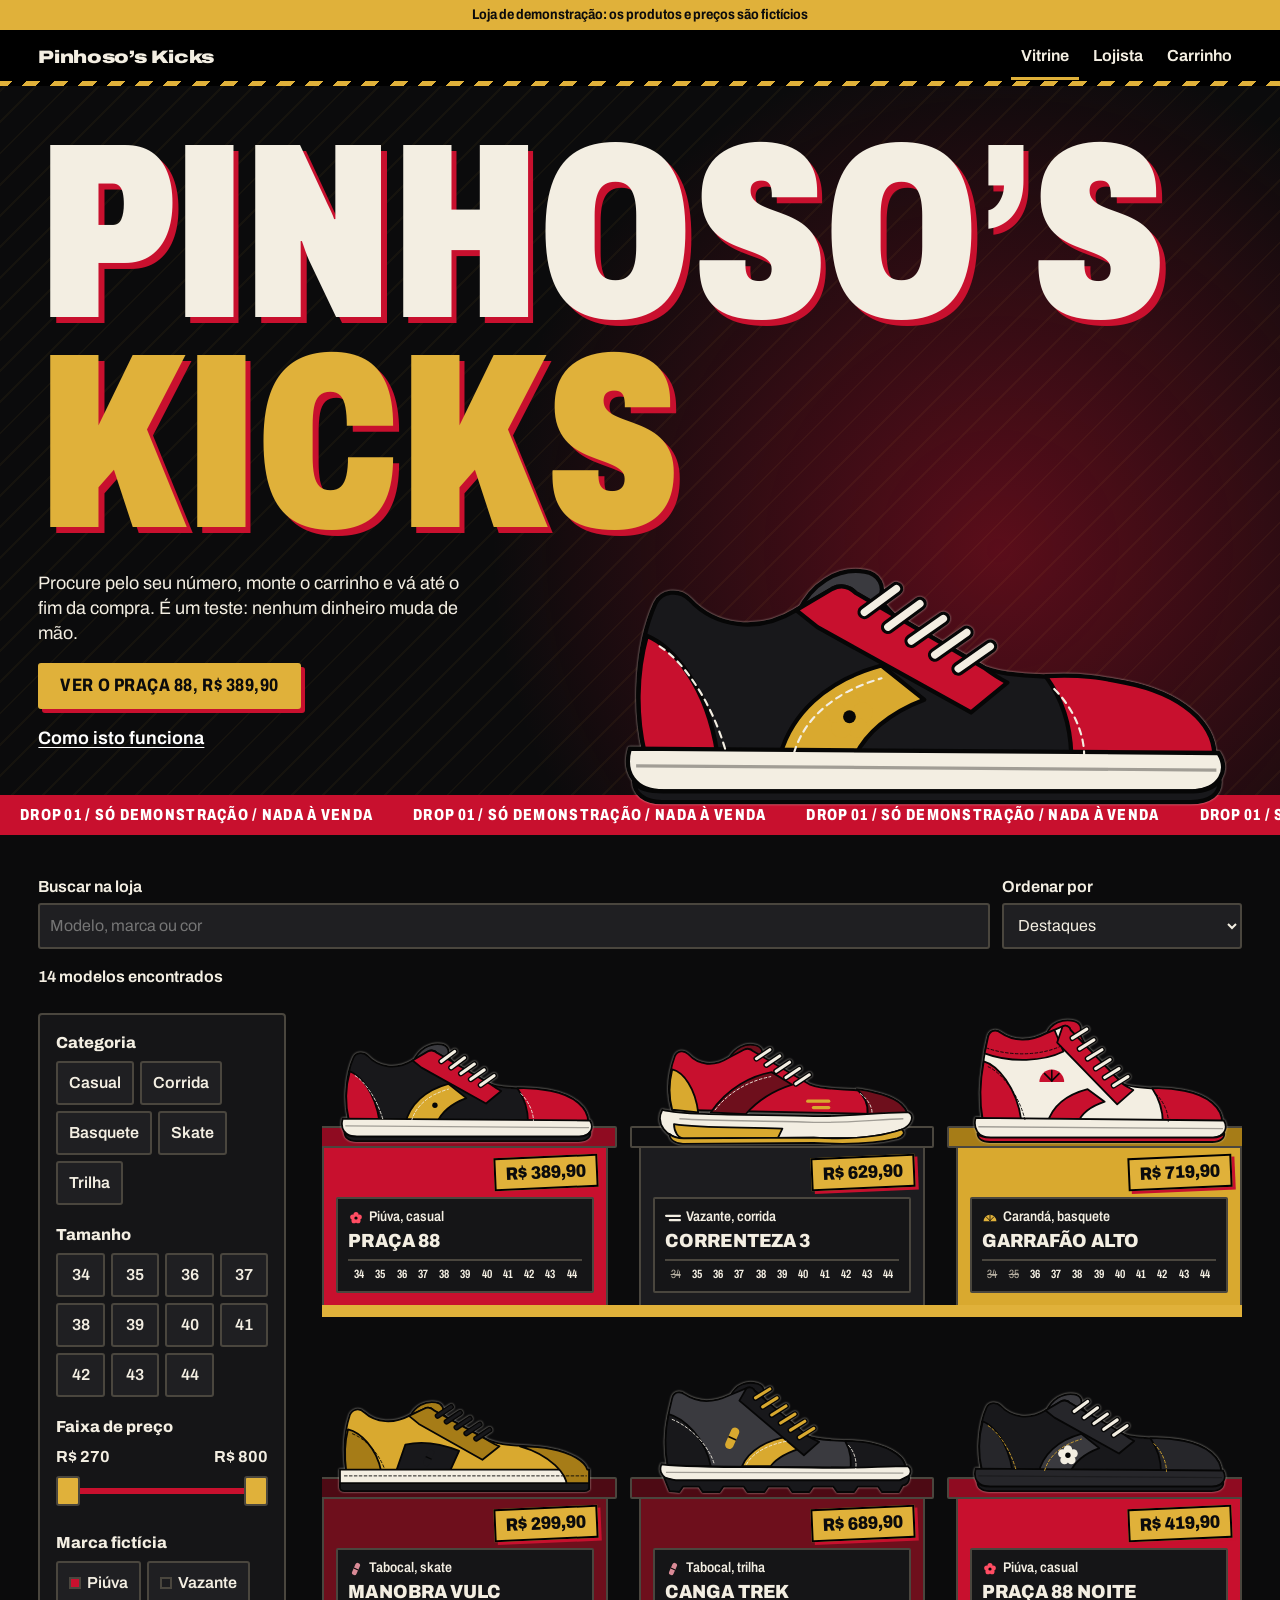
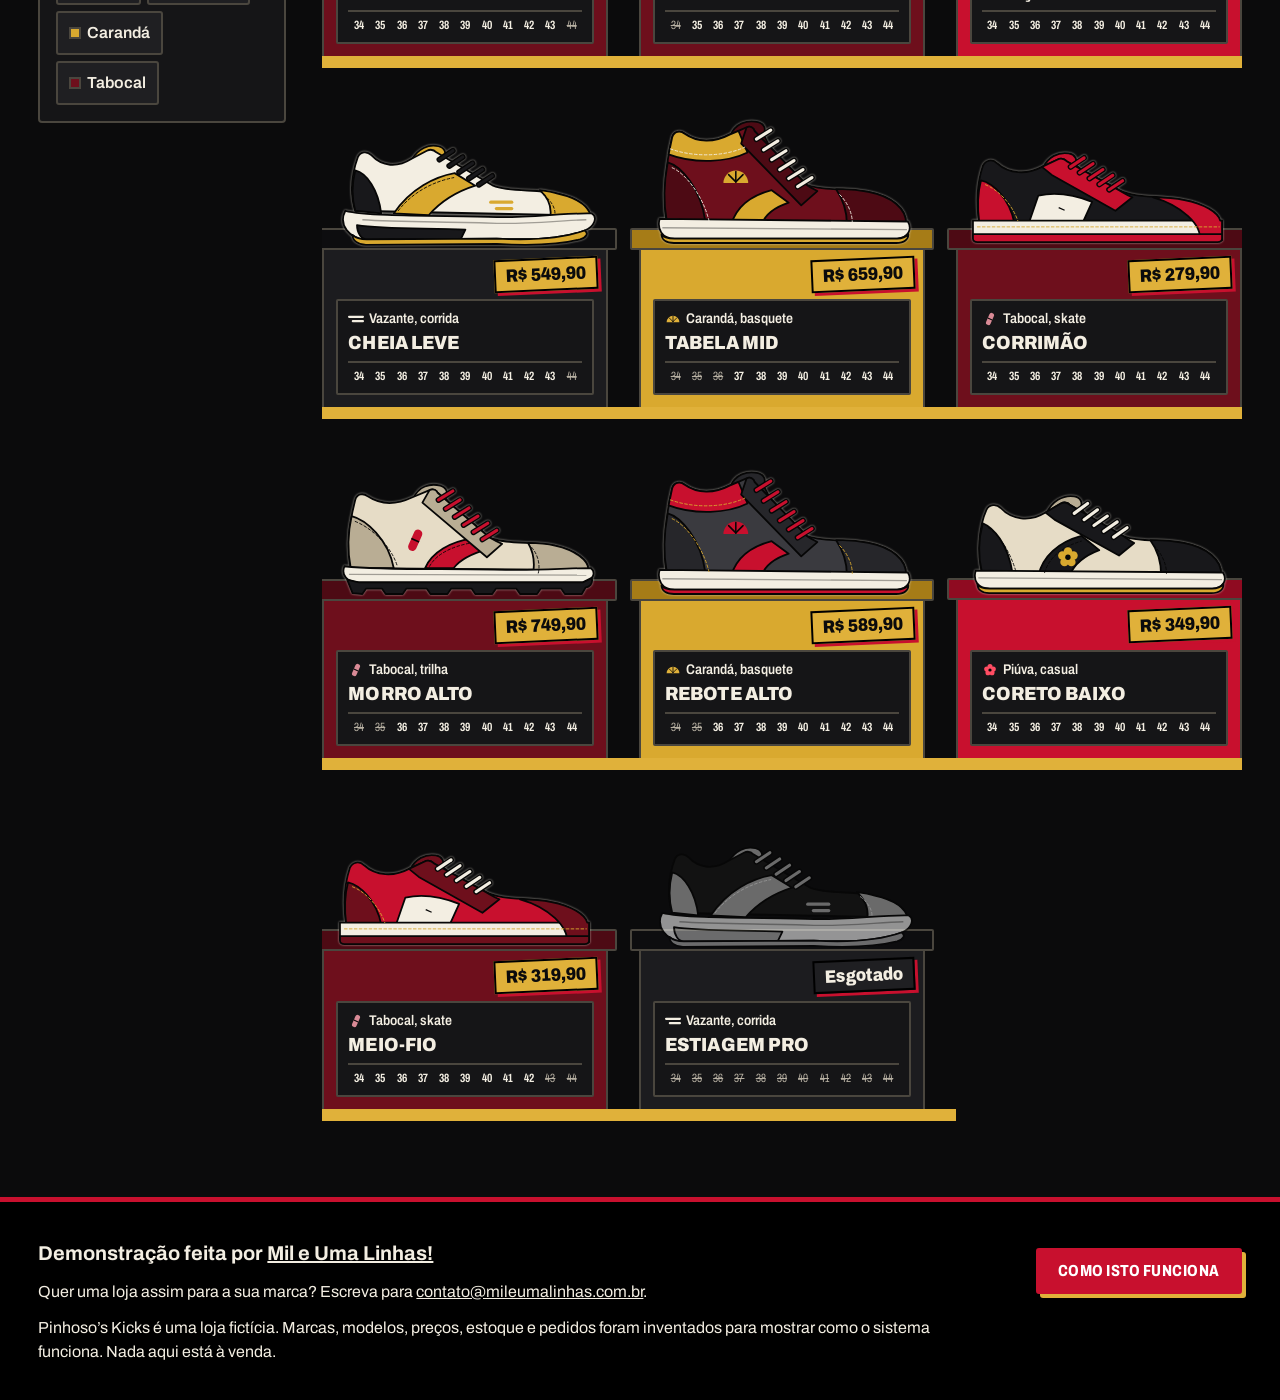
==== commit 17ffb44f: "Ajusta hierarquia, contato e compartilhamento Acrescento um título de seção para leitores de tela an" ====
--- a/index.html
+++ b/index.html
@@ -9,6 +9,14 @@
   <title>Pinhoso’s Kicks (demonstração)</title>
   <meta name="description" content="Loja virtual de demonstração, com produtos e preços fictícios. Vitrine, carrinho, checkout simulado e área do lojista em HTML, CSS e JavaScript puros.">
   <meta name="theme-color" content="#000000">
+  <link rel="canonical" href="https://toshiro01001.github.io/tenis-primeiro/">
+  <meta property="og:type" content="website">
+  <meta property="og:locale" content="pt_BR">
+  <meta property="og:title" content="Pinhoso’s Kicks: loja de tênis de demonstração">
+  <meta property="og:description" content="Vitrine com filtros, carrinho, checkout simulado e área do lojista. Marcas e preços fictícios, nada à venda.">
+  <meta property="og:url" content="https://toshiro01001.github.io/tenis-primeiro/">
+  <meta property="og:image" content="https://toshiro01001.github.io/tenis-primeiro/og.png">
+  <meta name="twitter:card" content="summary_large_image">
   <link rel="icon" href="assets/favicon.svg" type="image/svg+xml">
   <link rel="preload" href="assets/fontes/archivo-variavel.woff2" as="font" type="font/woff2" crossorigin>
   <link rel="stylesheet" href="css/base.css">
@@ -20,7 +28,7 @@
 <body>
   <a class="pular" href="#principal" data-pular>Pular para o conteúdo</a>
 
-  <p class="fita">Loja de demonstração: os produtos e preços são fictícios</p>
+  <p class="fita" role="region" aria-label="Aviso de demonstração">Loja de demonstração: os produtos e preços são fictícios</p>
 
   <header class="topo">
     <div class="topo__miolo">
@@ -45,6 +53,7 @@
   <footer class="rodape">
     <div class="rodape__miolo">
       <p class="rodape__assinatura">Demonstração feita por <a href="https://mileumalinhas.com.br" target="_blank" rel="noopener noreferrer">Mil e Uma Linhas!</a></p>
+      <p>Quer uma loja assim para a sua marca? Escreva para <a href="mailto:contato@mileumalinhas.com.br">contato@mileumalinhas.com.br</a>.</p>
       <p>Pinhoso’s Kicks é uma loja fictícia. Marcas, modelos, preços, estoque e pedidos foram inventados para mostrar como o sistema funciona. Nada aqui está à venda.</p>
       <button type="button" class="botao botao--amarelo" data-abrir-como-funciona>Como isto funciona</button>
     </div>
--- a/css/base.css
+++ b/css/base.css
@@ -164,3 +164,22 @@
     scroll-behavior: auto !important;
   }
 }
+
+.so-leitor {
+  position: absolute;
+  width: 1px;
+  height: 1px;
+  overflow: hidden;
+  clip-path: inset(50%);
+  white-space: nowrap;
+}
+
+.pagina-404 {
+  max-width: 60ch;
+  margin: auto;
+  padding: 14vh 20px;
+}
+
+.pagina-404 p {
+  margin: 1em 0;
+}
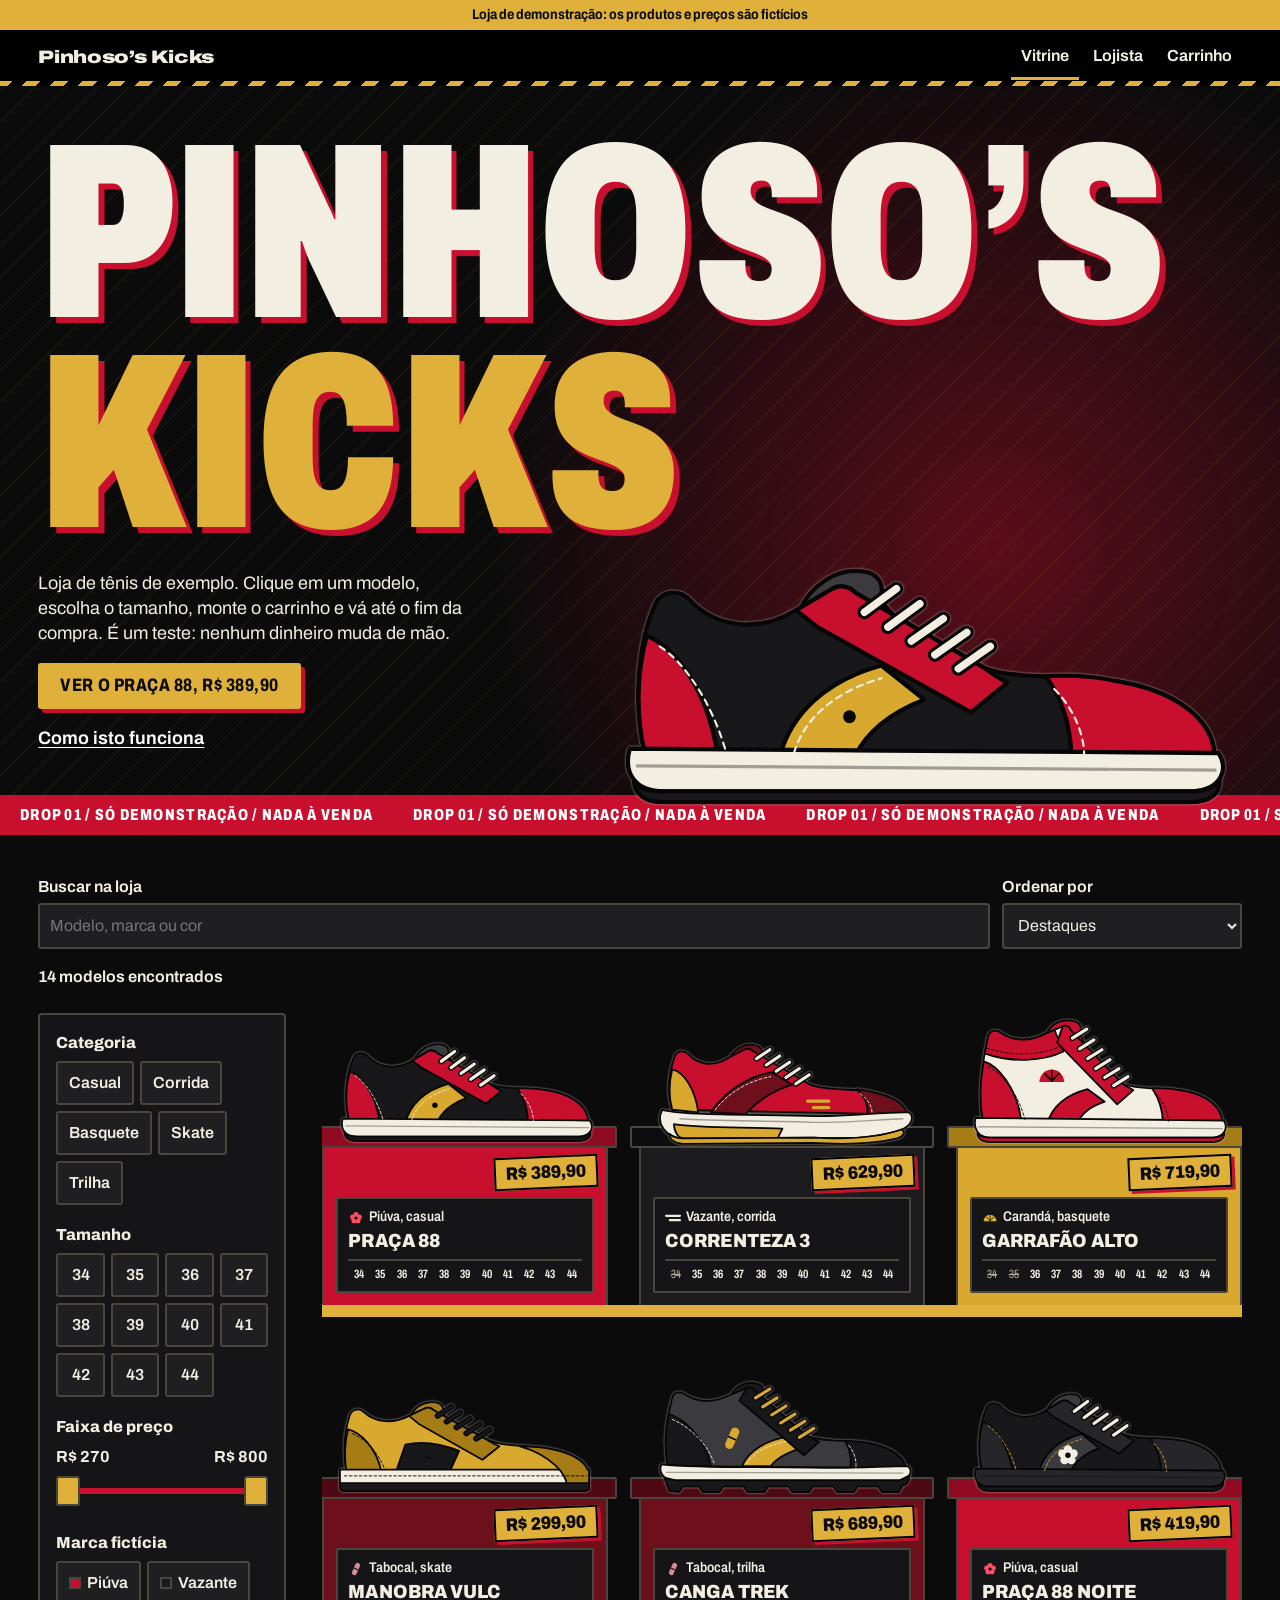
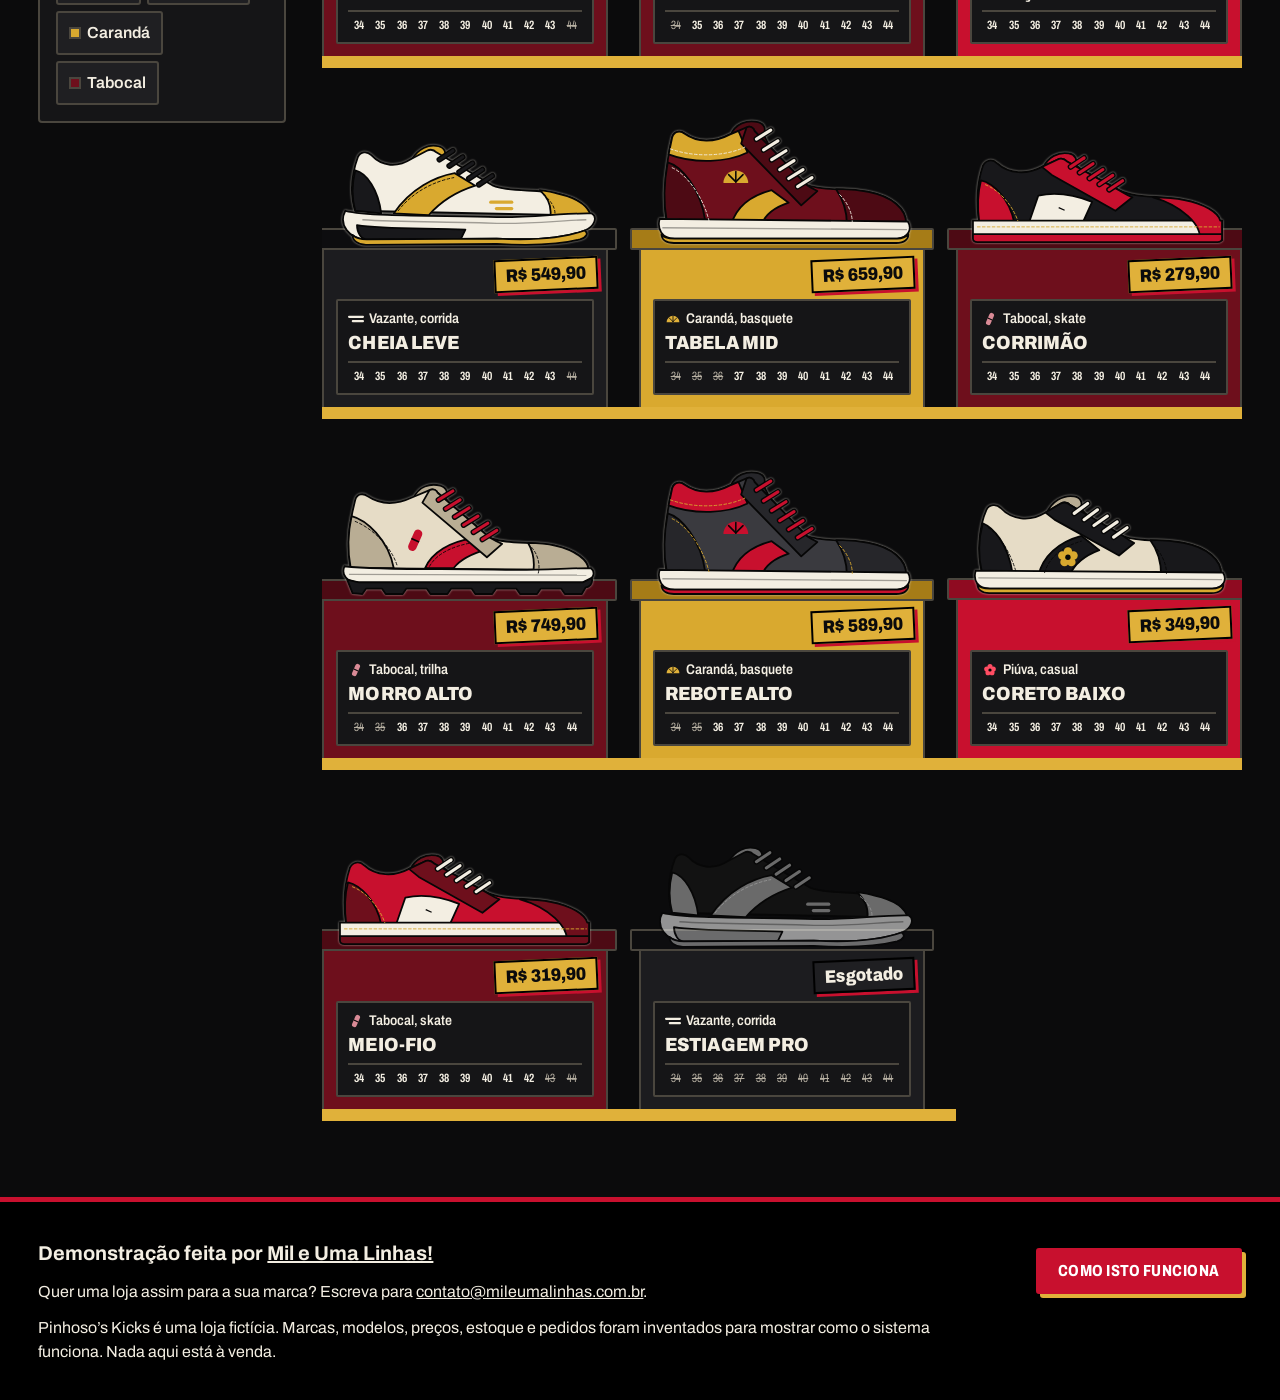
==== commit 09cc6d04: "Explica a loja para qualquer nível de leitor Reescreve o texto visível ao público para atender, na m" ====
--- a/index.html
+++ b/index.html
@@ -66,29 +66,38 @@
       <h2 id="titulo-como-funciona">Como isto funciona</h2>
       <button type="button" class="botao botao--contorno" data-fechar>Fechar</button>
     </div>
-    <p>Esta é uma loja inteira feita só com HTML, CSS e JavaScript. Ela roda no seu navegador, sem servidor, e por isso pode ser hospedada de graça para ser testada.</p>
+    <p>Esta é uma loja virtual de exemplo, feita para você ver na prática como uma loja na internet funciona: escolher um produto, colocar no carrinho, fechar a compra e acompanhar o pedido do lado de quem vende. Tudo aqui é fictício e nada é cobrado nem entregue.</p>
 
-    <h3>O que está acontecendo por baixo</h3>
+    <h3>Como testar</h3>
+    <ol class="dialogo__passos">
+      <li>Na vitrine, clique em um tênis. Se quiser, use a busca ou o botão Filtros para achar seu número.</li>
+      <li>Escolha o tamanho e aperte "Adicionar ao carrinho".</li>
+      <li>No carrinho, teste o cupom DEMO10 e aperte "Continuar para os dados".</li>
+      <li>Em cada etapa da compra há um botão "Preencher com dados fictícios", para você não precisar digitar nada seu.</li>
+      <li>Confirme o pedido simulado. Depois abra "Lojista", no topo, para ver o pedido e mexer no estoque como se fosse o dono da loja.</li>
+    </ol>
+
+    <h3>Como funciona por dentro</h3>
     <dl class="dialogo__lista">
       <div>
         <dt>Vitrine</dt>
-        <dd>O catálogo é uma lista de dados. A cada tecla ou clique, o código filtra e ordena essa lista e redesenha as caixas. Os filtros entram no endereço da página, então uma busca pode ser enviada por link.</dd>
+        <dd>O catálogo é uma lista de produtos guardada no próprio site. A cada tecla ou clique, o código filtra e ordena essa lista e redesenha as caixas. Os filtros entram no endereço da página, então uma busca pode ser enviada por link.</dd>
       </div>
       <div>
-        <dt>Páginas</dt>
-        <dd>Só muda o que vem depois do # no endereço. Um roteador troca a tela sem recarregar a página, e o botão voltar do navegador continua funcionando.</dd>
+        <dt>Telas</dt>
+        <dd>É uma página só. O que muda é a parte do endereço depois do #, e o código troca a tela sem recarregar. O botão voltar do navegador continua funcionando.</dd>
       </div>
       <div>
         <dt>Carrinho e estoque</dt>
-        <dd>Ficam salvos na memória do seu navegador (localStorage): feche a aba e volte, e continua tudo lá. Cada tamanho tem estoque próprio, e o carrinho não passa desse limite.</dd>
+        <dd>Ficam salvos na memória do seu navegador (um espaço chamado localStorage, que só este site e só este aparelho enxergam): feche a aba e volte, e continua tudo lá. Cada tamanho tem estoque próprio, e o carrinho não passa desse limite.</dd>
       </div>
       <div>
         <dt>Compra</dt>
-        <dd>Cada campo tem sua regra, e os dígitos do CPF e do cartão são calculados de verdade. Uma regra de segurança da própria página proíbe enviar dados para fora, e CPF, e-mail, endereço e cartão não são guardados.</dd>
+        <dd>Cada campo tem sua regra, e os dígitos do CPF e do cartão são conferidos de verdade, mas só o cartão de teste é aceito. Uma regra de segurança da própria página proíbe enviar dados para fora, e CPF, e-mail, endereço e cartão não são guardados em lugar nenhum.</dd>
       </div>
       <div>
         <dt>Imagens</dt>
-        <dd>Os tênis são desenhos em SVG feitos em código: cinco formatos e uma paleta de cores para cada modelo. Por isso carregam rápido e ficam nítidos em qualquer tela.</dd>
+        <dd>Os tênis são desenhos feitos em código (SVG, um formato de imagem que não perde qualidade ao ampliar): cinco formatos e uma paleta de cores para cada modelo. Por isso carregam rápido e ficam nítidos em qualquer tela.</dd>
       </div>
     </dl>
 
@@ -98,6 +107,21 @@
     <h3>O que uma loja real precisa a mais</h3>
     <p>Servidor e banco de dados, login do lojista, um intermediador de pagamento para Pix e cartão de verdade, cálculo de frete, nota fiscal e política de privacidade. O código já está separado para receber essas partes.</p>
 
+    <details class="detalhes">
+      <summary>Detalhes técnicos</summary>
+      <ul>
+        <li>HTML, CSS e JavaScript puros (módulos ES). Sem framework, sem etapa de build e sem CDN: tudo é servido do próprio repositório, inclusive a fonte Archivo (licença SIL Open Font).</li>
+        <li>Página única com roteamento por hash. Cada etapa do checkout tem endereço próprio, e o código impede pular etapas pelo endereço.</li>
+        <li>Carrinho, cupom, estoque e pedidos no localStorage. Se ele estiver bloqueado ou com dado corrompido, a loja continua funcionando e ignora o que for inválido.</li>
+        <li>Preços guardados em centavos (números inteiros), para não haver erro de arredondamento.</li>
+        <li>Validação com dígitos verificadores reais de CPF e algoritmo de Luhn no cartão, com máscaras que formatam enquanto se digita.</li>
+        <li>Política de segurança de conteúdo (CSP) na própria página, com connect-src 'none' e form-action 'none': a página não tem como enviar dados para fora. Todo texto entra na tela por textContent, nunca por innerHTML.</li>
+        <li>Ilustrações em SVG geradas por código, com cinco silhuetas e uma paleta por modelo.</li>
+        <li>Teste de ponta a ponta com Playwright em três tamanhos de tela (computador, iPhone 13 e 320 px), conferindo console limpo, ausência de rolagem lateral, estoque e validações.</li>
+        <li>Código aberto no GitHub, no repositório Toshiro01001/tenis-primeiro, com a organização dos arquivos explicada no README.</li>
+      </ul>
+    </details>
+
     <p class="dialogo__contato">Quer algo assim? Fale com a <a href="https://mileumalinhas.com.br" target="_blank" rel="noopener noreferrer">Mil e Uma Linhas!</a></p>
   </dialog>
 </body>
--- a/css/base.css
+++ b/css/base.css
@@ -58,6 +58,7 @@
 }
 
 main {
+  min-height: 100vh;
   flex: 1;
   width: 100%;
   outline: none;
--- a/css/componentes.css
+++ b/css/componentes.css
@@ -616,6 +616,53 @@
   font-weight: 800;
 }
 
+.dialogo__passos {
+  display: grid;
+  gap: 8px;
+  margin: 0;
+  padding-left: 1.4em;
+  line-height: 1.4;
+  list-style: decimal;
+}
+
+.dialogo__passos li::marker {
+  font-weight: 800;
+}
+
+/* Bloco "Detalhes técnicos": fica fechado por padrão, para não atrapalhar quem só quer o texto simples. */
+.detalhes {
+  margin-top: 24px;
+  border: var(--borda);
+  border-radius: 4px;
+}
+
+.detalhes summary {
+  padding: 12px 14px;
+  min-height: 44px;
+  font-weight: 800;
+  cursor: pointer;
+}
+
+.detalhes summary:focus-visible {
+  outline: 3px solid var(--vermelho);
+  outline-offset: -3px;
+}
+
+.detalhes[open] summary {
+  border-bottom: var(--borda);
+}
+
+.detalhes ul {
+  display: grid;
+  gap: 8px;
+  margin: 0;
+  padding: 14px 14px 14px 2.2em;
+  list-style: disc;
+  font-size: var(--texto-p);
+  line-height: 1.45;
+  color: var(--tinta-suave);
+}
+
 .dialogo__contato {
   margin-top: 24px;
   padding-top: 14px;
--- a/css/telas.css
+++ b/css/telas.css
@@ -1004,6 +1004,11 @@
   margin-top: 4px;
 }
 
+.estoque__ajuda {
+  max-width: 64ch;
+  margin-bottom: 16px;
+}
+
 .campo--busca-estoque {
   max-width: 420px;
   margin-bottom: 16px;
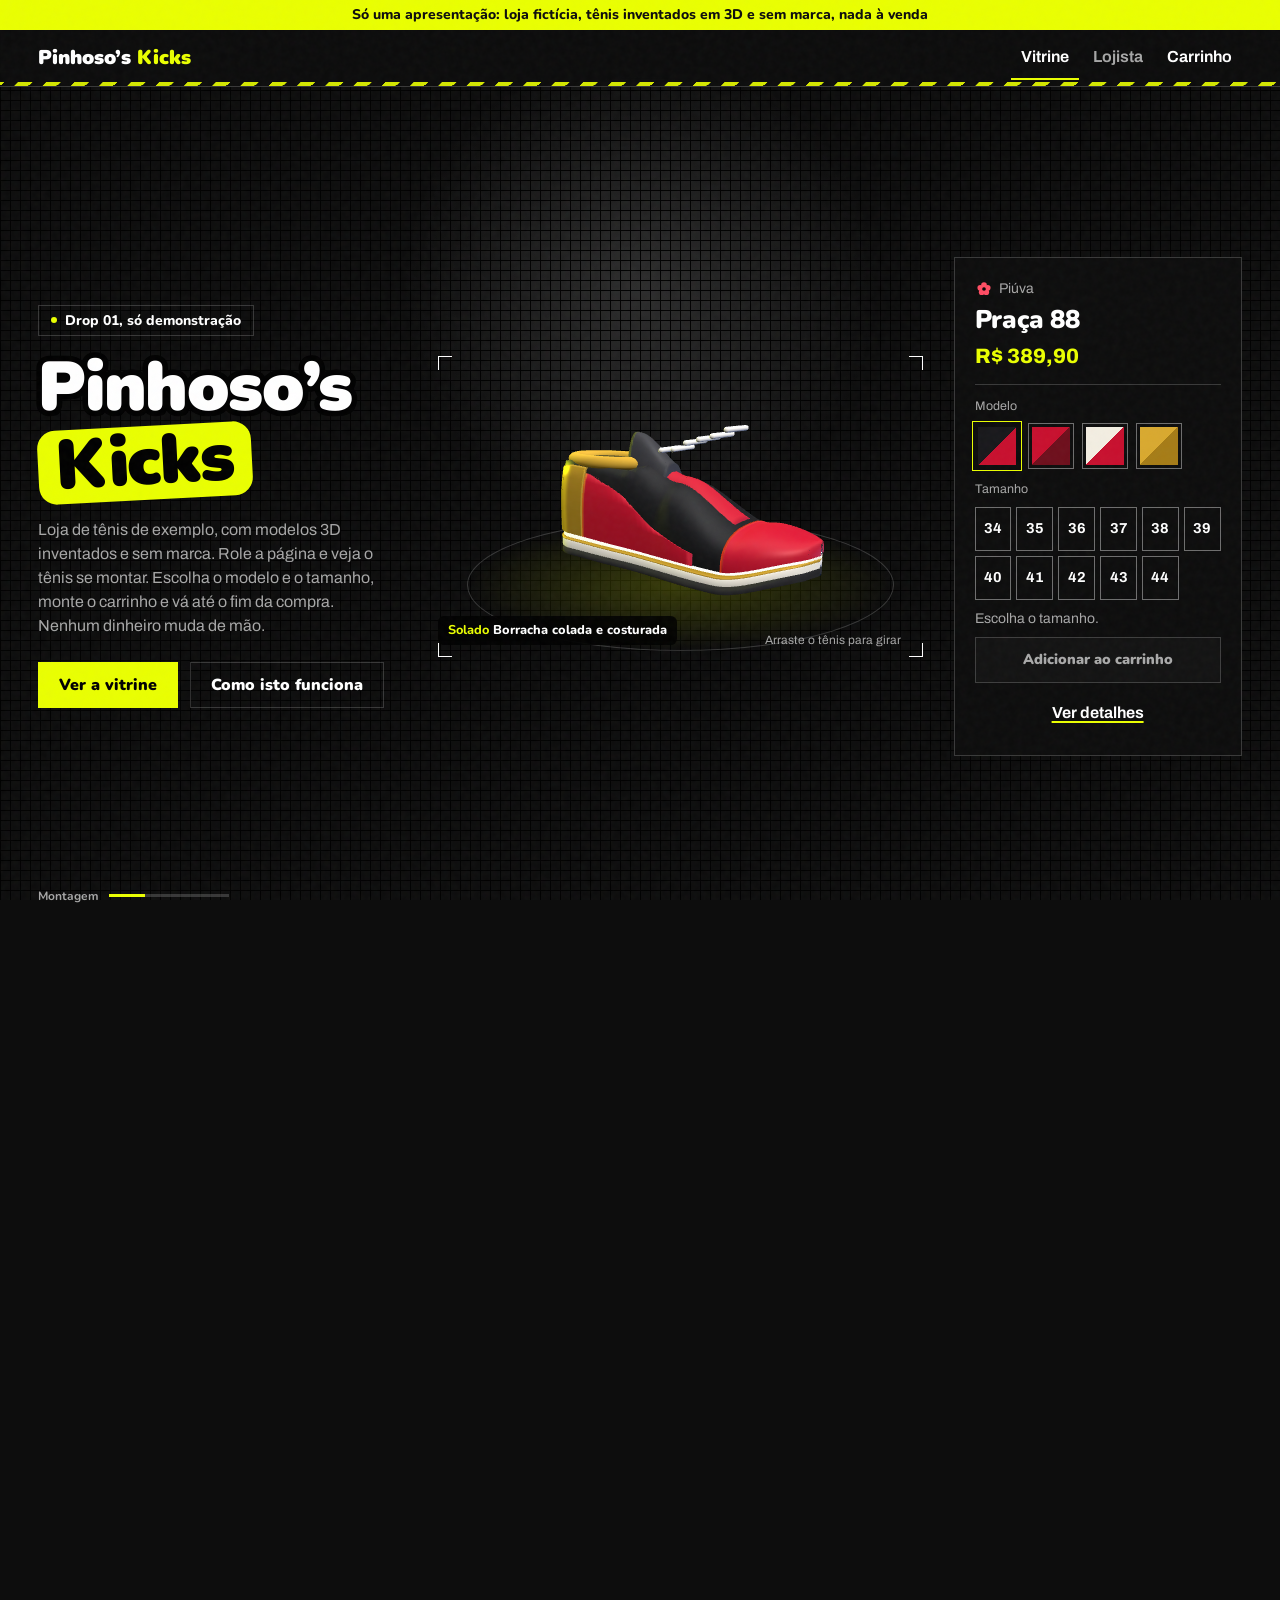
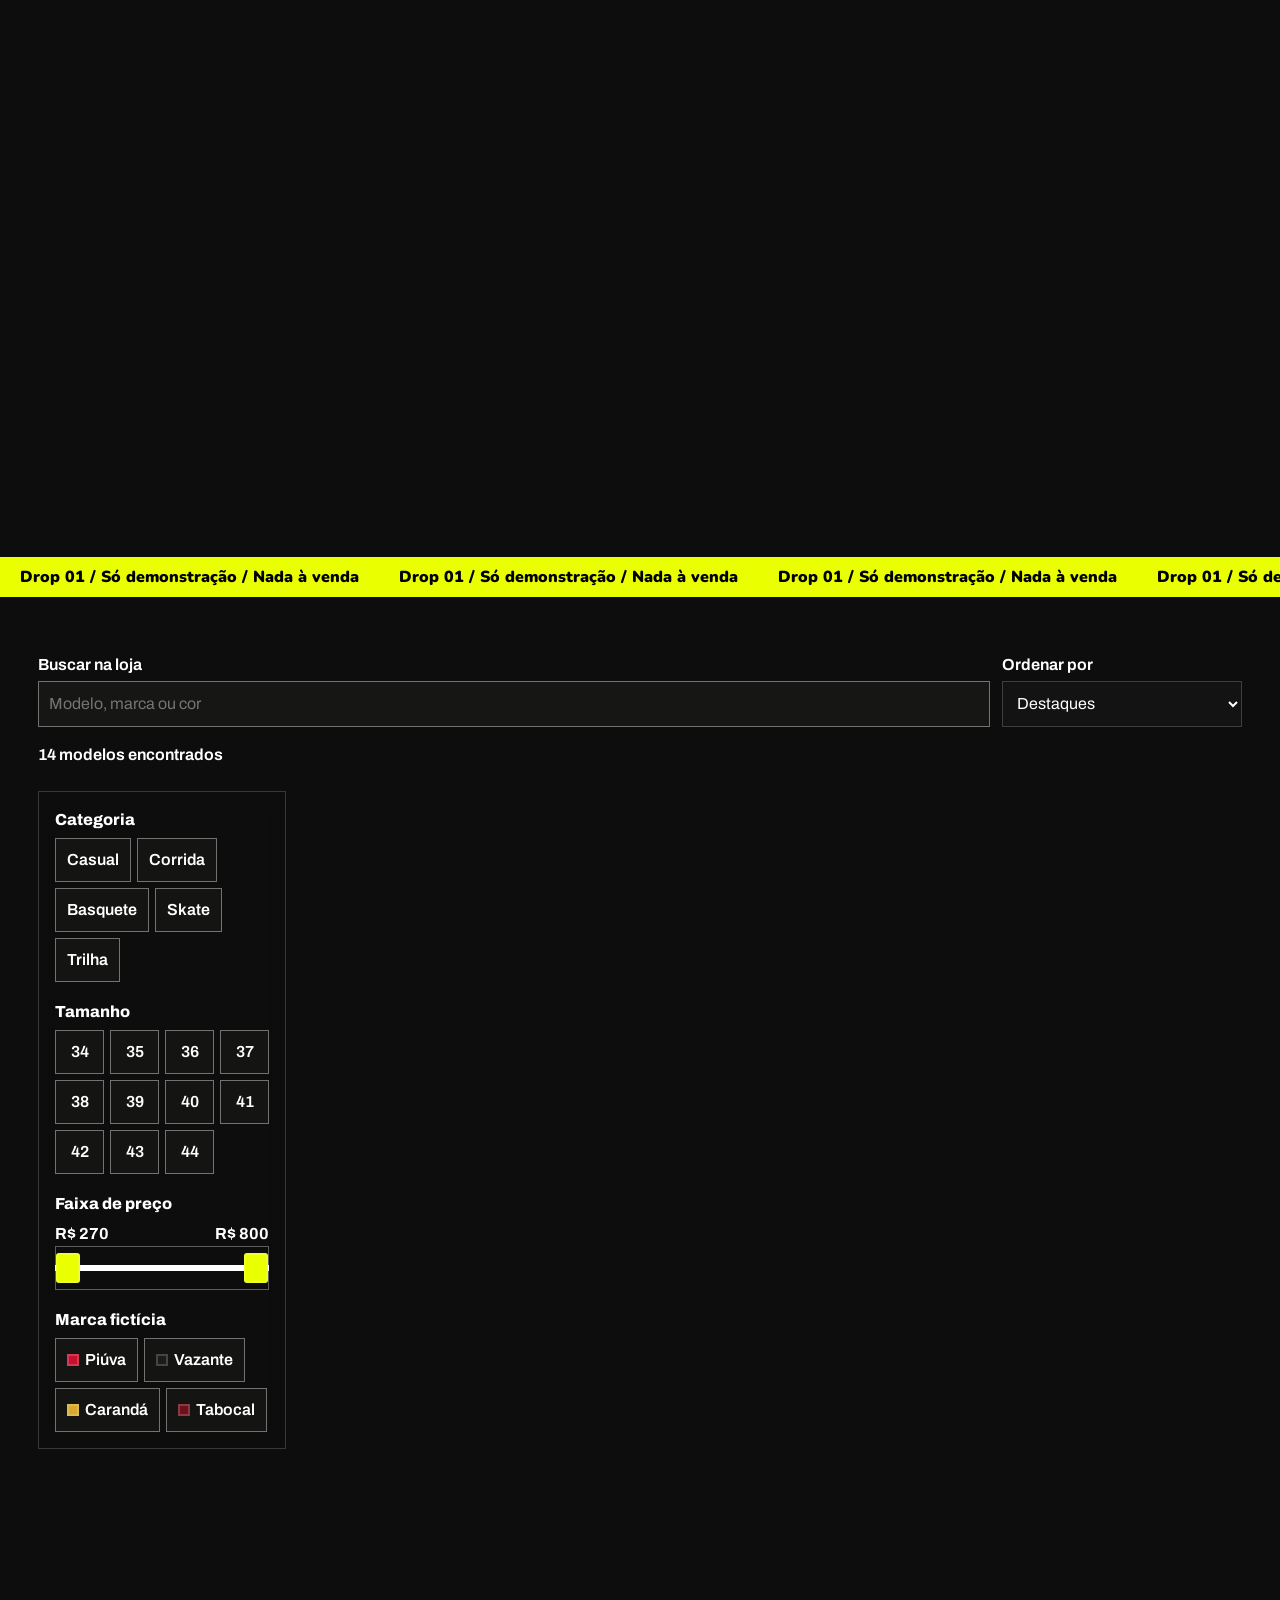
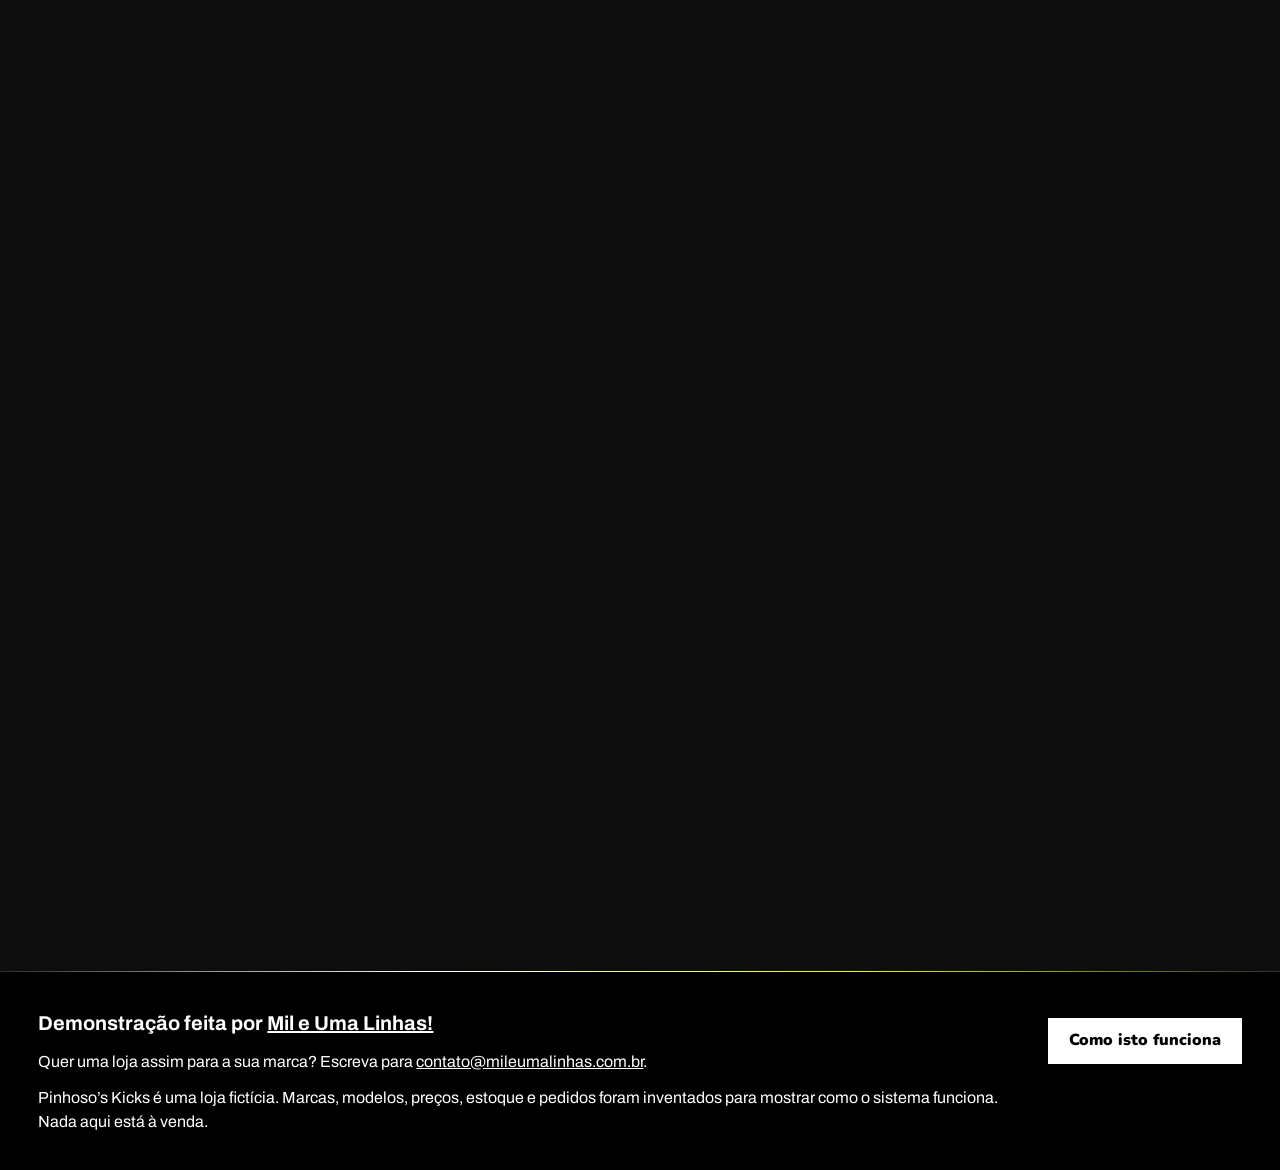
==== commit 3a4d5704: "Visual Subsolo com tênis em 3D e legendas de vídeo - Tênis: modelos 3D originais gerados por código " ====
--- a/index.html
+++ b/index.html
@@ -23,12 +23,14 @@
   <link rel="stylesheet" href="css/componentes.css">
   <link rel="stylesheet" href="css/telas.css">
   <link rel="stylesheet" href="css/tema.css">
+  <link rel="stylesheet" href="css/subsolo.css">
   <script type="module" src="js/app.js"></script>
+  <script type="module" src="js/efeitos.js"></script>
 </head>
 <body>
   <a class="pular" href="#principal" data-pular>Pular para o conteúdo</a>
 
-  <p class="fita" role="region" aria-label="Aviso de demonstração">Loja de demonstração: os produtos e preços são fictícios</p>
+  <p class="fita" role="region" aria-label="Aviso de demonstração">Só uma apresentação: loja fictícia, tênis inventados em 3D e sem marca, nada à venda</p>
 
   <header class="topo">
     <div class="topo__miolo">
@@ -97,7 +99,7 @@
       </div>
       <div>
         <dt>Imagens</dt>
-        <dd>Os tênis são desenhos feitos em código (SVG, um formato de imagem que não perde qualidade ao ampliar): cinco formatos e uma paleta de cores para cada modelo. Por isso carregam rápido e ficam nítidos em qualquer tela.</dd>
+        <dd>Os tênis são modelos 3D inventados para esta apresentação, montados por código: cinco formatos e uma paleta de cores para cada modelo. Nenhum copia um tênis de marca e nenhum leva logo. Na abertura e na página do produto dá para arrastar o tênis e girar. Em aparelho sem suporte a 3D, entra no lugar o desenho plano dos mesmos modelos.</dd>
       </div>
     </dl>
 
@@ -116,7 +118,7 @@
         <li>Preços guardados em centavos (números inteiros), para não haver erro de arredondamento.</li>
         <li>Validação com dígitos verificadores reais de CPF e algoritmo de Luhn no cartão, com máscaras que formatam enquanto se digita.</li>
         <li>Política de segurança de conteúdo (CSP) na própria página, com connect-src 'none' e form-action 'none': a página não tem como enviar dados para fora. Todo texto entra na tela por textContent, nunca por innerHTML.</li>
-        <li>Ilustrações em SVG geradas por código, com cinco silhuetas e uma paleta por modelo.</li>
+        <li>Modelos 3D gerados por código com three.js (WebGL), com cinco silhuetas e uma paleta por modelo, e ilustração em SVG como reserva quando não há WebGL.</li>
         <li>Teste de ponta a ponta com Playwright em três tamanhos de tela (computador, iPhone 13 e 320 px), conferindo console limpo, ausência de rolagem lateral, estoque e validações.</li>
         <li>Código aberto no GitHub, no repositório Toshiro01001/tenis-primeiro, com a organização dos arquivos explicada no README.</li>
       </ul>
--- a/css/componentes.css
+++ b/css/componentes.css
@@ -32,6 +32,9 @@
 }
 
 .topo__logo {
+  /* Amplia a área de toque sem mexer no desenho: em elemento em linha, o
+     preenchimento vertical não empurra nada ao redor */
+  padding-block: 11px;
   font-size: 1.125rem;
   font-weight: 900;
   font-stretch: 125%;
--- a/css/telas.css
+++ b/css/telas.css
@@ -27,97 +27,7 @@
   letter-spacing: -0.02em;
 }
 
-/* Abertura: nome enorme, tênis pisando na borda de baixo */
-
-.abertura {
-  background: var(--preto);
-  color: #fff;
-  overflow-x: clip; /* A entrada do tênis não pode alargar a página no celular. */
-}
-
-.abertura__miolo {
-  position: relative;
-  max-width: var(--miolo);
-  margin-inline: auto;
-  padding: clamp(22px, 3.4vw, 44px) var(--respiro) 0;
-  display: grid;
-  grid-template-columns: minmax(0, 5fr) minmax(0, 7fr);
-  column-gap: 24px;
-}
-
-.abertura__titulo {
-  grid-column: 1 / -1;
-  /* O nome ocupa a largura toda: 7,2 é a proporção largura/altura de "PINHOSO'S" nesta fonte. */
-  font-size: min(calc((100vw - 2 * var(--respiro)) / 7.2), 172px);
-  white-space: nowrap;
-  font-weight: 900;
-  font-stretch: 125%;
-  line-height: 0.86;
-  letter-spacing: -0.035em;
-  text-transform: uppercase;
-}
-
-.abertura__titulo span {
-  display: block;
-}
-
-.abertura__texto {
-  grid-column: 1;
-  grid-row: 2;
-  align-self: end;
-  padding: 22px 0 34px;
-  font-size: 1.125rem;
-  line-height: 1.4;
-  max-width: 44ch;
-}
-
-.abertura__acoes {
-  display: flex;
-  flex-wrap: wrap;
-  align-items: center;
-  gap: 8px 20px;
-  margin-top: 16px;
-}
-
-.abertura__tenis {
-  grid-column: 2;
-  grid-row: 2;
-  align-self: end;
-  justify-self: end;
-  position: relative;
-  z-index: 3;
-  width: min(100%, 640px);
-  margin-top: max(-9.4vw, -128px);
-  margin-bottom: -22px;
-  pointer-events: none;
-}
-
-@media (prefers-reduced-motion: no-preference) {
-  html:not(.ja-abriu) .abertura__tenis {
-    animation: pisada 620ms cubic-bezier(0.3, 1.2, 0.5, 1) both;
-    transform-origin: 80% 100%;
-  }
-
-  @keyframes pisada {
-    from {
-      transform: translate(40px, -46px) rotate(9deg);
-      opacity: 0;
-    }
-
-    55% {
-      transform: translate(0, 0) rotate(0deg);
-      opacity: 1;
-    }
-
-    72% {
-      transform: translate(0, -7px) rotate(-1.5deg);
-    }
-
-    to {
-      transform: none;
-    }
-  }
-}
+/* A abertura da vitrine está em css/tema.css (tênis que se monta com a rolagem). */
 
 /* Vitrine */
 
@@ -1133,31 +1043,6 @@
 /* Celular */
 
 @media (max-width: 720px) {
-  .abertura__miolo {
-    grid-template-columns: minmax(0, 1fr);
-    padding-top: 20px;
-  }
-
-  .abertura__tenis {
-    grid-column: 1;
-    grid-row: 3;
-    justify-self: end;
-    width: 82%;
-    margin-top: 2px;
-    margin-bottom: -14px;
-  }
-
-  .abertura__texto {
-    grid-column: 1;
-    grid-row: 2;
-    padding: 16px 0 0;
-    font-size: 1rem;
-  }
-
-  .abertura__acoes .botao {
-    width: 100%;
-  }
-
   .vitrine {
     padding-top: 32px;
   }
--- a/css/tema.css
+++ b/css/tema.css
@@ -1,4 +1,31 @@
-/* Identidade streetwear: preto, dourado e vermelho. Vem por último para ajustar as telas. */
+/*
+ * Identidade "Vitrine noturna": a mistura do design system Aero (fundo escuro, painéis de vidro,
+ * brilho, surgimento ao rolar) com a identidade da Pinhoso's (preto, dourado, vermelho, Archivo
+ * condensada, fita de obra, caixas de tênis). Vem por último para ajustar todas as telas.
+ */
+
+:root {
+  --vidro: rgb(243 238 226 / 0.045);
+  --vidro-forte: rgb(20 20 22 / 0.78);
+  --vidro-borda: rgb(243 238 226 / 0.1);
+  --vidro-borda-forte: rgb(243 238 226 / 0.24);
+  --brilho-vermelho: rgb(200 16 46 / 0.4);
+  --brilho-dourado: rgb(224 177 58 / 0.45);
+  --raio: 10px;
+  --raio-p: 6px;
+  --suave: cubic-bezier(0.16, 1, 0.3, 1);
+}
+
+/* Grão leve por cima de tudo, como no Aero. O arquivo é do próprio site (a CSP não aceita imagem de fora). */
+body::after {
+  content: '';
+  position: fixed;
+  inset: 0;
+  z-index: 60;
+  pointer-events: none;
+  opacity: 0.035;
+  background: url('../assets/grao.svg');
+}
 
 h1, h2, h3 {
   font-stretch: 75%;
@@ -15,47 +42,128 @@
   color: var(--preto);
 }
 
+/* Topo de vidro com a fita de obra correndo embaixo */
+.topo {
+  background: rgb(11 11 12 / 0.74);
+  -webkit-backdrop-filter: blur(14px) saturate(140%);
+  backdrop-filter: blur(14px) saturate(140%);
+  color: var(--tinta);
+}
+.topo::after {
+  content: '';
+  position: absolute;
+  inset: auto 0 0;
+  height: 4px;
+  background: repeating-linear-gradient(-45deg, var(--dourado) 0 10px, transparent 10px 20px);
+  background-size: 28.28px 100%;
+  opacity: 0.9;
+  animation: obra 1.4s linear infinite;
+}
+@keyframes obra { to { background-position: 28.28px 0; } }
+.topo__logo { font-stretch: 75%; font-size: 1.3rem; letter-spacing: 0; }
+.topo__logo-resto { color: var(--dourado); }
+.topo__nav a { color: var(--tinta-suave); border-bottom-width: 2px; transition: color 0.2s; }
+.topo__nav a:hover, .topo__nav a[aria-current='page'] { color: var(--tinta); }
+.topo__carrinho { color: var(--tinta) !important; }
+.topo__contador { box-shadow: 0 0 14px var(--brilho-dourado); }
+
+.rodape {
+  position: relative;
+  background: #000;
+  color: var(--tinta);
+  border-top: 1px solid var(--vidro-borda);
+}
+.rodape::before {
+  content: '';
+  position: absolute;
+  inset: -1px 0 auto;
+  height: 1px;
+  background: linear-gradient(90deg, transparent, var(--vermelho), var(--dourado), transparent);
+}
+
+/* Botões: vermelho, dourado e vidro, com brilho que passa ao apontar */
+.botao {
+  position: relative;
+  overflow: hidden;
+  border: 1px solid transparent;
+  border-radius: var(--raio-p);
+  font-stretch: 82%;
+  text-transform: uppercase;
+  letter-spacing: 0.03em;
+  box-shadow: none;
+  transition: transform 0.2s var(--suave), box-shadow 0.25s, border-color 0.2s, background-color 0.2s;
+}
+.botao::after {
+  content: '';
+  position: absolute;
+  inset: 0;
+  background: linear-gradient(110deg, transparent 35%, rgb(255 255 255 / 0.42) 50%, transparent 65%);
+  translate: -120% 0;
+  transition: translate 0.7s var(--suave);
+  pointer-events: none;
+}
+.botao:hover:not(:disabled) { transform: translateY(-1px); box-shadow: 0 0 26px var(--brilho-vermelho); }
+.botao:hover:not(:disabled)::after { translate: 120% 0; }
+.botao:active:not(:disabled) { transform: translateY(1px); box-shadow: none; }
+.botao--dourado { border-color: var(--dourado); }
+.botao--dourado:hover:not(:disabled) { box-shadow: 0 0 28px var(--brilho-dourado); }
+.botao--contorno, .botao--vidro {
+  background: var(--vidro);
+  border-color: var(--vidro-borda-forte);
+  color: var(--tinta);
+}
+.botao--contorno::after, .botao--vidro::after { display: none; }
+.botao--contorno:hover:not(:disabled), .botao--vidro:hover:not(:disabled) { border-color: var(--dourado); box-shadow: none; }
+.botao:disabled { background: var(--campo); border-color: var(--vidro-borda); color: var(--tinta-suave); box-shadow: none; }
+.botao:disabled::after { display: none; }
+.botao-texto { text-decoration-color: var(--dourado); text-decoration-thickness: 2px; }
+
+/* Painéis de vidro em todas as telas */
+.filtros, .resumo, .etapa, .linha, .pedido, .estoque__produto, .painel > div, .dialogo, .vazio--pagina {
+  background: var(--vidro);
+  border: 1px solid var(--vidro-borda);
+  border-radius: var(--raio);
+  -webkit-backdrop-filter: blur(10px);
+  backdrop-filter: blur(10px);
+}
+.dialogo { background: var(--vidro-forte); box-shadow: 0 30px 80px rgb(0 0 0 / 0.6); }
+.dialogo::backdrop { background: rgb(0 0 0 / 0.6); -webkit-backdrop-filter: blur(4px); backdrop-filter: blur(4px); }
+
+/* Campos */
+input[type='text'], input[type='email'], input[type='tel'], input[type='search'], input[type='number'], select {
+  background: rgb(243 238 226 / 0.04);
+  border: 1px solid var(--vidro-borda-forte);
+  border-radius: var(--raio-p);
+  transition: border-color 0.2s, box-shadow 0.2s;
+}
+input:focus-visible, select:focus-visible { outline: none; border-color: var(--dourado); box-shadow: 0 0 0 3px rgb(224 177 58 / 0.25); }
+select option { background: var(--papel); }
+[aria-invalid='true'] { border-color: var(--erro) !important; }
+
+.opcao__rotulo, .tamanho span, .escolha, .estoque__celula input {
+  border: 1px solid var(--vidro-borda-forte);
+  border-radius: var(--raio-p);
+  background: rgb(243 238 226 / 0.03);
+  transition: border-color 0.2s, background-color 0.2s;
+}
+.opcao input:hover + .opcao__rotulo, .tamanho input:hover:not(:disabled) + span { border-color: var(--dourado); }
 .opcao input:checked + .opcao__rotulo { background: var(--dourado); border-color: var(--dourado); }
-.selo-preco--esgotado { background: var(--campo); color: var(--tinta); }
-
-/* Topo com fita de obra */
-.topo { background: #000; color: var(--tinta); }
-.topo::after {
-  content: '';
-  position: absolute;
-  inset: auto 0 0;
-  height: 5px;
-  background: repeating-linear-gradient(-45deg, var(--dourado) 0 10px, #000 10px 20px);
-}
-.rodape { background: #000; color: var(--tinta); border-top: 5px solid var(--vermelho); }
-.aviso { background: #000; color: var(--tinta); }
-
-/* Botões */
-.botao { font-stretch: 80%; text-transform: uppercase; letter-spacing: 0.03em; border-color: var(--vermelho); }
-.botao:hover { box-shadow: 5px 5px 0 var(--dourado); }
-.botao:active { box-shadow: 1px 1px 0 var(--dourado); }
-.botao--contorno { background: transparent; color: var(--tinta); border-color: var(--dourado); }
-.botao--dourado { border-color: var(--dourado); box-shadow: 4px 4px 0 var(--vermelho); }
-.botao--dourado:hover { box-shadow: 5px 5px 0 var(--vermelho); }
-.botao--dourado:active { box-shadow: 1px 1px 0 var(--vermelho); }
-.botao:disabled { border-color: var(--linha); box-shadow: none; }
-
-/* Abertura */
-.abertura {
-  background:
-    repeating-linear-gradient(-45deg, rgb(224 177 58 / 0.05) 0 2px, transparent 2px 22px),
-    radial-gradient(circle at 78% 62%, rgb(200 16 46 / 0.42), transparent 46%),
-    var(--preto);
-  color: var(--tinta);
-}
-.abertura__titulo {
-  font-size: min(calc((100vw - 2 * var(--respiro)) / 4.7), 250px);
-  font-stretch: 72%;
-  line-height: 0.84;
-  letter-spacing: -0.01em;
-  text-shadow: 0.022em 0.022em 0 var(--vermelho);
-}
-.abertura__titulo span + span { color: var(--dourado); }
+.tamanho input:checked + span { background: var(--tinta); border-color: var(--tinta); }
+.escolha:has(input:checked) { border-color: var(--dourado); background: rgb(224 177 58 / 0.08); }
+.quantidade { border-radius: var(--raio-p); }
+.etapas__item { border-top-width: 3px; }
+.abas__item { border: 1px solid var(--vidro-borda); background: var(--vidro); }
+.abas__item[aria-current='page'] { border-color: var(--dourado); }
+
+/* Aviso que aparece embaixo */
+.aviso {
+  background: var(--vidro-forte);
+  -webkit-backdrop-filter: blur(12px);
+  backdrop-filter: blur(12px);
+  border: 1px solid var(--dourado);
+  border-radius: var(--raio);
+  box-shadow: 0 0 30px rgb(224 177 58 / 0.18);
+}
 
 /* Letreiro em movimento */
 .letreiro {
@@ -72,17 +180,222 @@
 .letreiro__trilho { display: flex; width: max-content; padding-block: 8px; animation: letreiro 60s linear infinite; }
 .letreiro__trilho span { padding-inline: 20px; }
 @keyframes letreiro { to { transform: translateX(-50%); } }
-@media (prefers-reduced-motion: reduce) { .letreiro__trilho { animation: none; } }
 
 /* Tênis com contorno claro, para o preto aparecer no fundo preto */
-.tenis {
-  filter: drop-shadow(0 0 1px rgb(243 238 226 / 0.65));
-}
-
-/* Prateleira dourada e caixas */
-.caixa::after { background: var(--dourado); }
-.produto__caixa { border-bottom-color: var(--dourado); }
+.tenis { filter: drop-shadow(0 0 1px rgb(243 238 226 / 0.65)); }
+
+/* ABERTURA: título, tênis que se monta com a rolagem e escolha rápida */
+.montagem {
+  position: relative;
+  height: 230vh;
+  background:
+    radial-gradient(circle at 56% 52%, var(--brilho-vermelho), transparent 46%),
+    repeating-linear-gradient(-45deg, rgb(224 177 58 / 0.035) 0 2px, transparent 2px 22px),
+    var(--preto);
+}
+.montagem__fixo {
+  position: sticky;
+  top: 60px;
+  height: calc(100svh - 60px);
+  max-width: var(--miolo);
+  margin-inline: auto;
+  padding: 0 var(--respiro);
+  display: grid;
+  grid-template-columns: minmax(0, 0.95fr) minmax(0, 1.25fr) 288px;
+  align-items: center;
+  gap: clamp(16px, 2.4vw, 36px);
+}
+.selo-drop {
+  display: inline-flex;
+  align-items: center;
+  gap: 8px;
+  padding: 4px 12px;
+  border: 1px solid rgb(224 177 58 / 0.45);
+  border-radius: 99px;
+  color: var(--dourado);
+  font-size: var(--texto-p);
+  font-weight: 650;
+}
+.selo-drop::before { content: ''; width: 6px; height: 6px; border-radius: 50%; background: var(--dourado); animation: piscar 2s infinite; }
+@keyframes piscar { 50% { opacity: 0.2; } }
+.montagem__titulo {
+  margin: 16px 0 18px;
+  font-size: clamp(3rem, 6.1vw, 5.8rem);
+  font-stretch: 66%;
+  white-space: nowrap;
+  line-height: 0.86;
+  text-shadow: 0.03em 0.03em 0 var(--vermelho);
+}
+.montagem__titulo span { display: block; }
+.montagem__titulo .vazado { color: transparent; -webkit-text-stroke: 2px var(--dourado); text-shadow: none; }
+.montagem__lide { max-width: 40ch; color: var(--tinta-suave); }
+.montagem__acoes { display: flex; flex-wrap: wrap; gap: 12px; margin-top: 24px; }
+.montagem__bancada { position: relative; }
+.montagem__depois:empty { display: none; }
+.montagem__bancada .tenis {
+  width: 118%;
+  margin-left: -9%;
+  overflow: visible;
+  filter: drop-shadow(0 0 1px rgb(243 238 226 / 0.7)) drop-shadow(0 30px 30px rgb(0 0 0 / 0.55));
+}
+.montagem__chamadas { position: absolute; inset: 0; pointer-events: none; }
+.montagem__chamadas li {
+  position: absolute;
+  padding: 5px 10px;
+  border: 1px solid var(--dourado);
+  border-radius: 99px;
+  background: var(--vidro-forte);
+  -webkit-backdrop-filter: blur(8px);
+  backdrop-filter: blur(8px);
+  font-size: 0.8rem;
+  white-space: nowrap;
+  opacity: 0;
+  translate: 0 8px;
+  transition: opacity 0.4s, translate 0.4s var(--suave);
+}
+.montagem__chamadas li.ligada { opacity: 1; translate: 0 0; }
+.montagem__chamadas b { color: var(--dourado); font-weight: 750; }
+.montagem__chamadas li:nth-child(1) { left: 0; bottom: 4%; }
+.montagem__chamadas li:nth-child(2) { left: 4%; top: 8%; }
+.montagem__chamadas li:nth-child(3) { right: 0; top: 0; }
+.montagem__chamadas li:nth-child(4) { right: 6%; bottom: 18%; }
+.montagem__progresso {
+  position: absolute;
+  left: var(--respiro);
+  bottom: 22px;
+  margin: 0;
+  display: flex;
+  align-items: center;
+  gap: 10px;
+  color: var(--tinta-suave);
+  font-size: 0.75rem;
+  font-weight: 700;
+  text-transform: uppercase;
+  letter-spacing: 0.08em;
+}
+.montagem__barra { display: block; width: 120px; height: 3px; background: var(--vidro-borda); border-radius: 2px; overflow: hidden; }
+.montagem__barra::after { content: ''; display: block; height: 100%; width: calc(var(--progresso, 0) * 100%); background: var(--dourado); }
+.montagem--parada { height: auto; }
+.montagem--parada .montagem__fixo { position: relative; top: 0; height: auto; padding-block: 56px; }
+.montagem--parada .montagem__progresso { display: none; }
+
+.escolha-rapida {
+  padding: 20px;
+  background: var(--vidro);
+  border: 1px solid var(--vidro-borda);
+  border-radius: var(--raio);
+  -webkit-backdrop-filter: blur(14px);
+  backdrop-filter: blur(14px);
+  display: grid;
+  gap: 8px;
+}
+.escolha-rapida__marca { display: flex; align-items: center; gap: 6px; color: var(--tinta-suave); font-size: var(--texto-p); }
+.escolha-rapida__marca .marca-simbolo { width: 18px; height: 18px; }
+.escolha-rapida__nome { font-size: 1.5rem; font-weight: 900; font-stretch: 72%; text-transform: uppercase; line-height: 1; }
+.escolha-rapida__preco { padding-bottom: 12px; border-bottom: 1px solid var(--vidro-borda); color: var(--dourado); font-size: 1.3rem; font-weight: 800; font-variant-numeric: tabular-nums; }
+.escolha-rapida__rotulo { margin-top: 4px; color: var(--tinta-suave); font-size: 0.78rem; }
+.escolha-rapida__modelos { display: flex; gap: 10px; }
+.escolha-rapida__modelo {
+  width: 44px;
+  height: 44px;
+  padding: 0;
+  border: 3px solid var(--preto);
+  border-radius: 50%;
+  background: linear-gradient(135deg, var(--a) 50%, var(--b) 50%);
+  box-shadow: 0 0 0 1px var(--vidro-borda-forte);
+  cursor: pointer;
+  transition: box-shadow 0.2s, transform 0.2s var(--suave);
+}
+.escolha-rapida__modelo:hover { transform: scale(1.08); }
+.escolha-rapida__modelo[aria-pressed='true'] { box-shadow: 0 0 0 2px var(--dourado), 0 0 16px var(--brilho-dourado); }
+.escolha-rapida__tamanhos { display: grid; grid-template-columns: repeat(6, minmax(0, 1fr)); gap: 5px; }
+.escolha-rapida__tamanhos button {
+  min-height: 44px;
+  padding: 0;
+  border: 1px solid var(--vidro-borda-forte);
+  border-radius: var(--raio-p);
+  background: transparent;
+  font-size: 0.9rem;
+  font-weight: 700;
+  cursor: pointer;
+}
+.escolha-rapida__tamanhos button:hover:not(:disabled) { border-color: var(--dourado); }
+.escolha-rapida__tamanhos button[aria-pressed='true'] { background: var(--tinta); border-color: var(--tinta); color: var(--preto); }
+.escolha-rapida__tamanhos button:disabled { opacity: 0.35; text-decoration: line-through; cursor: not-allowed; }
+.escolha-rapida__situacao { min-height: 1.4em; color: var(--tinta-suave); font-size: var(--texto-p); }
+.escolha-rapida .botao-texto { justify-self: center; }
+.escolha-rapida .botao { white-space: nowrap; font-size: 0.9rem; padding-inline: 12px; }
+
+/* VITRINE: caixas de tênis com etiqueta de vidro */
+.vitrine { padding-top: 56px; }
+.caixa::after { background: linear-gradient(90deg, var(--dourado), #b98a1d); }
+.caixa__corpo { border: 1px solid rgb(0 0 0 / 0.5); border-bottom: 0; }
+.caixa__corpo::before { border: 1px solid rgb(0 0 0 / 0.5); }
+/* Sem backdrop-filter aqui: ele criaria uma camada própria e o link da caixa deixaria de cobrir o tênis. */
+.etiqueta {
+  background: rgb(11 11 12 / 0.8);
+  border: 1px solid rgb(243 238 226 / 0.18);
+  border-radius: var(--raio-p);
+}
+.grade-caixa { border-top: 1px solid rgb(243 238 226 / 0.18); }
+.selo-preco { border: 2px solid #000; border-radius: 4px; box-shadow: 3px 3px 0 #000; }
+.selo-preco--esgotado { background: var(--campo); color: var(--tinta); }
+.caixa__tenis { transition: transform 0.45s var(--suave); }
+.caixa:hover .caixa__tenis, .caixa:has(.caixa__link:focus-visible) .caixa__tenis { transform: translateY(-12px) rotate(-4deg); }
+.caixa::before {
+  content: '';
+  position: absolute;
+  inset: 0 10% 40%;
+  background: radial-gradient(circle, var(--caixa), transparent 68%);
+  opacity: 0;
+  filter: blur(18px);
+  transition: opacity 0.4s;
+  pointer-events: none;
+}
+.caixa:hover::before { opacity: 0.55; }
+.vai-surgir { opacity: 0; transform: translateY(28px); transition: opacity 0.8s var(--suave) var(--atraso, 0ms), transform 0.8s var(--suave) var(--atraso, 0ms); }
+.vai-surgir.surgiu { opacity: 1; transform: none; }
+
+/* PRODUTO: o tênis flutua sobre a caixa, com brilho na cor da marca */
+.produto__palco::before {
+  content: '';
+  position: absolute;
+  inset: -10% 0 30%;
+  background: radial-gradient(circle, var(--caixa, var(--vermelho)), transparent 62%);
+  opacity: 0.32;
+  filter: blur(24px);
+  pointer-events: none;
+}
+.produto__caixa { border: 1px solid rgb(0 0 0 / 0.5); border-bottom: 12px solid var(--dourado); border-radius: 4px 4px 0 0; }
 .produto__caixa-nome { color: var(--caixa-texto, #fff); font-stretch: 75%; text-transform: uppercase; }
-.selo-preco { border-color: #000; }
-
+.ficha { border-top: 1px solid var(--vidro-borda); }
+.ficha > div { border-bottom: 1px solid var(--vidro-borda); }
+
+/* PEDIDO: etiqueta de expedição */
+.expedicao { border-radius: var(--raio); box-shadow: 0 0 40px rgb(200 16 46 / 0.25); }
 .expedicao__carimbo { border-color: var(--vermelho); color: var(--erro); }
+
+@media (prefers-reduced-motion: no-preference) {
+  .produto__tenis { animation: flutuar 6s ease-in-out infinite; }
+  @keyframes flutuar { 50% { transform: translateY(-10px) rotate(-1.2deg); } }
+}
+
+@media (max-width: 960px) {
+  .montagem { height: 210vh; }
+  .montagem__fixo { grid-template-columns: minmax(0, 1fr) minmax(0, 1.2fr); grid-template-rows: auto auto; align-content: center; }
+  .montagem__depois { max-width: 560px; margin: 0 auto; padding: 28px var(--respiro) 36px; }
+}
+
+@media (max-width: 720px) {
+  .montagem { height: 200vh; }
+  .montagem__fixo { grid-template-columns: minmax(0, 1fr); gap: 8px; top: 56px; height: calc(100svh - 56px); }
+  .montagem__titulo { font-size: clamp(2.9rem, 16vw, 5rem); margin: 12px 0; }
+  .montagem__lide { font-size: 0.95rem; }
+  .montagem__bancada .tenis { width: 100%; margin-left: 0; }
+  .montagem__chamadas li { font-size: 0.7rem; padding: 3px 8px; }
+  .escolha-rapida__tamanhos { grid-template-columns: repeat(6, minmax(0, 1fr)); }
+}
+
+@media (max-width: 720px) and (max-height: 700px) {
+  .montagem__lide { display: none; }
+}
--- a/css/subsolo.css
+++ b/css/subsolo.css
@@ -0,0 +1,236 @@
+/*
+ * Identidade "Subsolo": o último arquivo de estilo, por cima dos outros.
+ * Fundo de grade fina que acende onde o ponteiro passa, uma tinta só (branco) e uma luz só (amarelo ácido),
+ * cantos retos, colchetes nos cantos ao passar o mouse e títulos escritos como legenda de vídeo de celular.
+ * A grade e os colchetes seguem o estilo Artefakt, do GetLayers.
+ */
+
+@font-face {
+  font-family: 'Nunito';
+  src: url('../assets/fontes/nunito-variavel.woff2') format('woff2');
+  font-weight: 200 1000;
+  font-display: swap;
+}
+
+:root {
+  --dourado: #eaff00;
+  --preto: #0d0d0d;
+  --parede: #0d0d0d;
+  --papel: #0d0d0d;
+  --campo: #131313;
+  --realce: #1c1f00;
+  --tinta: #ffffff;
+  --tinta-suave: rgb(255 255 255 / 0.64);
+  --linha: rgb(255 255 255 / 0.18);
+  --borda: 1px solid var(--linha);
+  --sombra-dura: 0 0 0 transparent;
+  --vidro: transparent;
+  --vidro-forte: #0d0d0d;
+  --vidro-borda: rgb(255 255 255 / 0.18);
+  --vidro-borda-forte: rgb(255 255 255 / 0.4);
+  --brilho-dourado: rgb(234 255 0 / 0.4);
+  --raio: 0px;
+  --raio-p: 0px;
+  --legenda: 'Nunito', 'Archivo', system-ui, sans-serif;
+  --cantos:
+    linear-gradient(var(--tinta) 0 0) left top / 14px 1px no-repeat,
+    linear-gradient(var(--tinta) 0 0) left top / 1px 14px no-repeat,
+    linear-gradient(var(--tinta) 0 0) right top / 14px 1px no-repeat,
+    linear-gradient(var(--tinta) 0 0) right top / 1px 14px no-repeat,
+    linear-gradient(var(--tinta) 0 0) left bottom / 14px 1px no-repeat,
+    linear-gradient(var(--tinta) 0 0) left bottom / 1px 14px no-repeat,
+    linear-gradient(var(--tinta) 0 0) right bottom / 14px 1px no-repeat,
+    linear-gradient(var(--tinta) 0 0) right bottom / 1px 14px no-repeat;
+}
+
+/* Cantos retos em tudo; as legendas, mais abaixo, são a única exceção. */
+main *, .topo *, .rodape *, .dialogo, .dialogo * { border-radius: 0 !important; }
+
+/* GRADE: células de 10 px com fio preto. A luz fica numa camada fixa e segue o ponteiro (js/efeitos.js). */
+html { background: #0d0d0d; }
+body { background: transparent; color: var(--tinta); }
+body::before {
+  content: '';
+  position: fixed;
+  inset: 0;
+  z-index: -1;
+  pointer-events: none;
+  background:
+    linear-gradient(#000 1px, transparent 1px) 0 0 / 10px 10px,
+    linear-gradient(90deg, #000 1px, transparent 1px) 0 0 / 10px 10px,
+    radial-gradient(340px circle at var(--mx, 50%) var(--my, 32%), rgb(255 255 255 / 0.13), transparent 70%),
+    #0d0d0d;
+}
+
+/* MIRA (só com mouse): uma camada por cima de tudo que não recebe cliques. */
+.mira { position: fixed; inset: 0; z-index: 70; width: 100vw; height: 100vh; pointer-events: none; }
+
+/* LEGENDAS: títulos em letra grossa e redonda, palavra por palavra em plaquinhas, como legenda de vídeo. */
+h1, h2, h3, .escolha-rapida__nome, .etiqueta__nome, .produto__nome, .produto__caixa-nome {
+  font-family: var(--legenda);
+  font-stretch: 100%;
+  font-weight: 900;
+  text-transform: none;
+  letter-spacing: -0.01em;
+}
+.titulo-tela { font-weight: 1000; font-stretch: 100%; line-height: 1.5; }
+.salto {
+  display: inline-block;
+  padding: 0.02em 0.3em 0.06em;
+  margin-block: 0.08em;
+  border-radius: 0.3em !important;
+  background: var(--tinta);
+  color: #000;
+  line-height: 1.15;
+  transform-origin: 50% 70%;
+  will-change: transform;
+}
+.salto:last-child { background: var(--dourado); }
+h2 .salto, h3 .salto { padding-inline: 0.26em; }
+
+/* TOPO, FITA E RODAPÉ */
+.fita { font-family: var(--legenda); font-weight: 800; letter-spacing: 0; }
+.topo { background: rgb(13 13 13 / 0.86); border-bottom: 1px solid var(--linha); }
+.topo__logo { font-family: var(--legenda); font-stretch: 100%; font-weight: 1000; font-size: 1.25rem; }
+.topo__contador { box-shadow: none; }
+.rodape { background: #000; }
+
+/* BOTÕES: branco é a ação comum, amarelo é a ação principal, fio é a secundária. */
+.botao {
+  border: 1px solid var(--tinta);
+  background: var(--tinta);
+  color: #000;
+  font-family: var(--legenda);
+  font-weight: 900;
+  text-transform: none;
+  letter-spacing: 0;
+  box-shadow: none;
+  transition: background-color 0.15s, color 0.15s, border-color 0.15s;
+}
+.botao:hover, .botao:active { transform: none; box-shadow: none; background: transparent; color: var(--tinta); }
+.botao--dourado { background: var(--dourado); border-color: var(--dourado); color: #000; }
+.botao--dourado:hover:not(:disabled) { background: transparent; color: var(--dourado); }
+.botao--contorno, .botao--vidro { background: transparent; border-color: var(--linha); color: var(--tinta); backdrop-filter: none; -webkit-backdrop-filter: none; }
+.botao--contorno:hover, .botao--vidro:hover { border-color: var(--tinta); }
+.botao:disabled, .botao:disabled:hover { background: var(--campo); border-color: var(--linha); color: var(--tinta-suave); }
+input, select, textarea { background-color: var(--campo); border: 1px solid var(--linha); color: var(--tinta); }
+
+/* ABERTURA */
+.montagem { background: none; }
+.montagem__titulo {
+  font-family: var(--legenda);
+  font-weight: 1000;
+  font-stretch: 100%;
+  font-size: clamp(2.9rem, 5.4vw, 5.2rem);
+  line-height: 1.02;
+  letter-spacing: -0.02em;
+  text-shadow: none;
+}
+.montagem__titulo span {
+  display: block;
+  width: max-content;
+  color: var(--tinta);
+  -webkit-text-stroke: 0.16em #000;
+  paint-order: stroke fill;
+  text-shadow: 0.05em 0.07em 0 #000;
+}
+.montagem__titulo .vazado {
+  margin-top: 0.06em;
+  padding: 0 0.26em 0.05em;
+  border-radius: 0.26em !important;
+  background: var(--dourado);
+  color: #000;
+  -webkit-text-stroke: 0;
+  text-shadow: none;
+  rotate: -3deg;
+}
+.selo-drop { border-color: var(--linha); color: var(--tinta); font-family: var(--legenda); font-weight: 800; }
+.montagem__bancada { padding-block: 6%; background: var(--cantos); }
+.montagem__bancada::before {
+  content: '';
+  position: absolute;
+  inset: 54% 6% 2%;
+  border: 1px solid var(--linha);
+  border-radius: 50% !important;
+  background: radial-gradient(closest-side, rgb(234 255 0 / 0.2), transparent);
+  pointer-events: none;
+}
+.montagem__bancada .tenis, .tenis--foto, .tenis--vivo { filter: none; }
+.montagem__bancada .tenis { position: relative; width: 100%; margin-left: 0; }
+.tenis--vivo { display: block; touch-action: pan-y; cursor: grab; }
+.tenis--vivo:active { cursor: grabbing; }
+.montagem__dica {
+  position: absolute;
+  right: 22px;
+  bottom: 8px;
+  margin: 0;
+  color: var(--tinta-suave);
+  font-size: 0.75rem;
+  white-space: nowrap;
+  pointer-events: none;
+}
+.montagem__chamadas li {
+  border: 0;
+  border-radius: 0.5em !important;
+  background: rgb(0 0 0 / 0.82);
+  color: var(--tinta);
+  font-family: var(--legenda);
+  font-weight: 800;
+}
+.montagem__progresso { font-family: var(--legenda); text-transform: none; letter-spacing: 0; }
+.escolha-rapida { background: #0d0d0d; border-color: var(--linha); backdrop-filter: none; -webkit-backdrop-filter: none; }
+.escolha-rapida__nome { font-size: 1.6rem; }
+.escolha-rapida__modelo[aria-pressed='true'] { box-shadow: 0 0 0 2px #0d0d0d, 0 0 0 3px var(--dourado); }
+.letreiro { background: var(--dourado); color: #000; font-family: var(--legenda); font-stretch: 100%; font-weight: 900; text-transform: none; letter-spacing: 0; }
+
+/* VITRINE: a caixa perde o recheio colorido; a cor da marca vira um fio de luz na tampa. */
+.caixa::after { height: 1px; background: var(--linha); }
+.caixa::before { display: none; }
+.caixa__corpo { background: #0d0d0d; border: 1px solid var(--linha); border-bottom: 0; }
+.caixa__corpo::before { height: 3px; margin: -1px -13px 0; border: 0; background: var(--caixa); box-shadow: 0 0 18px var(--caixa); }
+.caixa__tenis { margin: 0 0 -4%; }
+.caixa:hover .caixa__tenis, .caixa:has(.caixa__link:focus-visible) .caixa__tenis { transform: translateY(-10px) scale(1.06); }
+.etiqueta { background: transparent; border: 0; padding-inline: 0; }
+.etiqueta__nome { font-size: 1.3rem; font-weight: 900; }
+.grade-caixa { border-top: 1px solid var(--linha); }
+.selo-preco { border: 0; box-shadow: none; transform: none; font-family: var(--legenda); font-stretch: 100%; font-weight: 900; border-radius: 0.3em !important; }
+/* Colchetes: ficam afastados e fecham no card quando o ponteiro chega. */
+.caixa__link::after { inset: -12px; background: var(--cantos); opacity: 0; transition: inset 0.3s var(--suave), opacity 0.2s; }
+.caixa:hover .caixa__link::after, .caixa:has(.caixa__link:focus-visible) .caixa__link::after { inset: -4px; opacity: 1; }
+.caixa__link:hover { text-decoration: none; }
+
+/* PRODUTO */
+.produto__palco::before { background: radial-gradient(circle, var(--caixa, #fff), transparent 62%); opacity: 0.18; }
+.produto__palco { background: var(--cantos); }
+.produto__tenis { margin: 0; animation: none !important; }
+.produto__caixa { background: transparent; border: 0; border-top: 3px solid var(--caixa); min-height: 0; padding: 14px 0 0; }
+.produto__caixa::before { display: none; }
+.produto__caixa-nome { color: var(--tinta); }
+.expedicao { box-shadow: none; border: 1px solid var(--linha); }
+
+@media (max-width: 720px) {
+  .montagem__titulo { font-size: clamp(2.5rem, 13vw, 4rem); margin: 10px 0; }
+  .montagem__bancada { padding-block: 2%; }
+}
+@media (prefers-reduced-motion: reduce) {
+  .caixa__link::after { transition: none; }
+}
+
+/* O vermelho da identidade antiga sai de cena: nada de sombra dura nem brilho colorido. */
+:root { --vermelho: #ffffff; --brilho-vermelho: transparent; }
+.botao:hover:not(:disabled), .botao:active:not(:disabled) { transform: none; box-shadow: none; }
+.botao::after { display: none; }
+.dialogo, .expedicao, .tamanho input:checked + span { box-shadow: none; }
+.dialogo { border: 1px solid var(--vidro-borda-forte); background: #0d0d0d; }
+.etapas__item--atual::before { color: #000; }
+.escolha input { accent-color: var(--dourado); }
+.detalhes summary:focus-visible { outline-color: var(--dourado); }
+.tamanho input:disabled + span {
+  background: linear-gradient(to top right, transparent calc(50% - 0.5px), var(--linha) calc(50% - 0.5px), var(--linha) calc(50% + 0.5px), transparent calc(50% + 0.5px));
+}
+.expedicao__carimbo { border-color: var(--dourado); color: var(--dourado); }
+/* luz de fundo para o tênis escuro não sumir na parede escura */
+.caixa__tenis { background: radial-gradient(closest-side, rgb(255 255 255 / 0.1), transparent); }
+@media (max-width: 960px) {
+  .montagem__dica { position: static; text-align: center; }
+}
